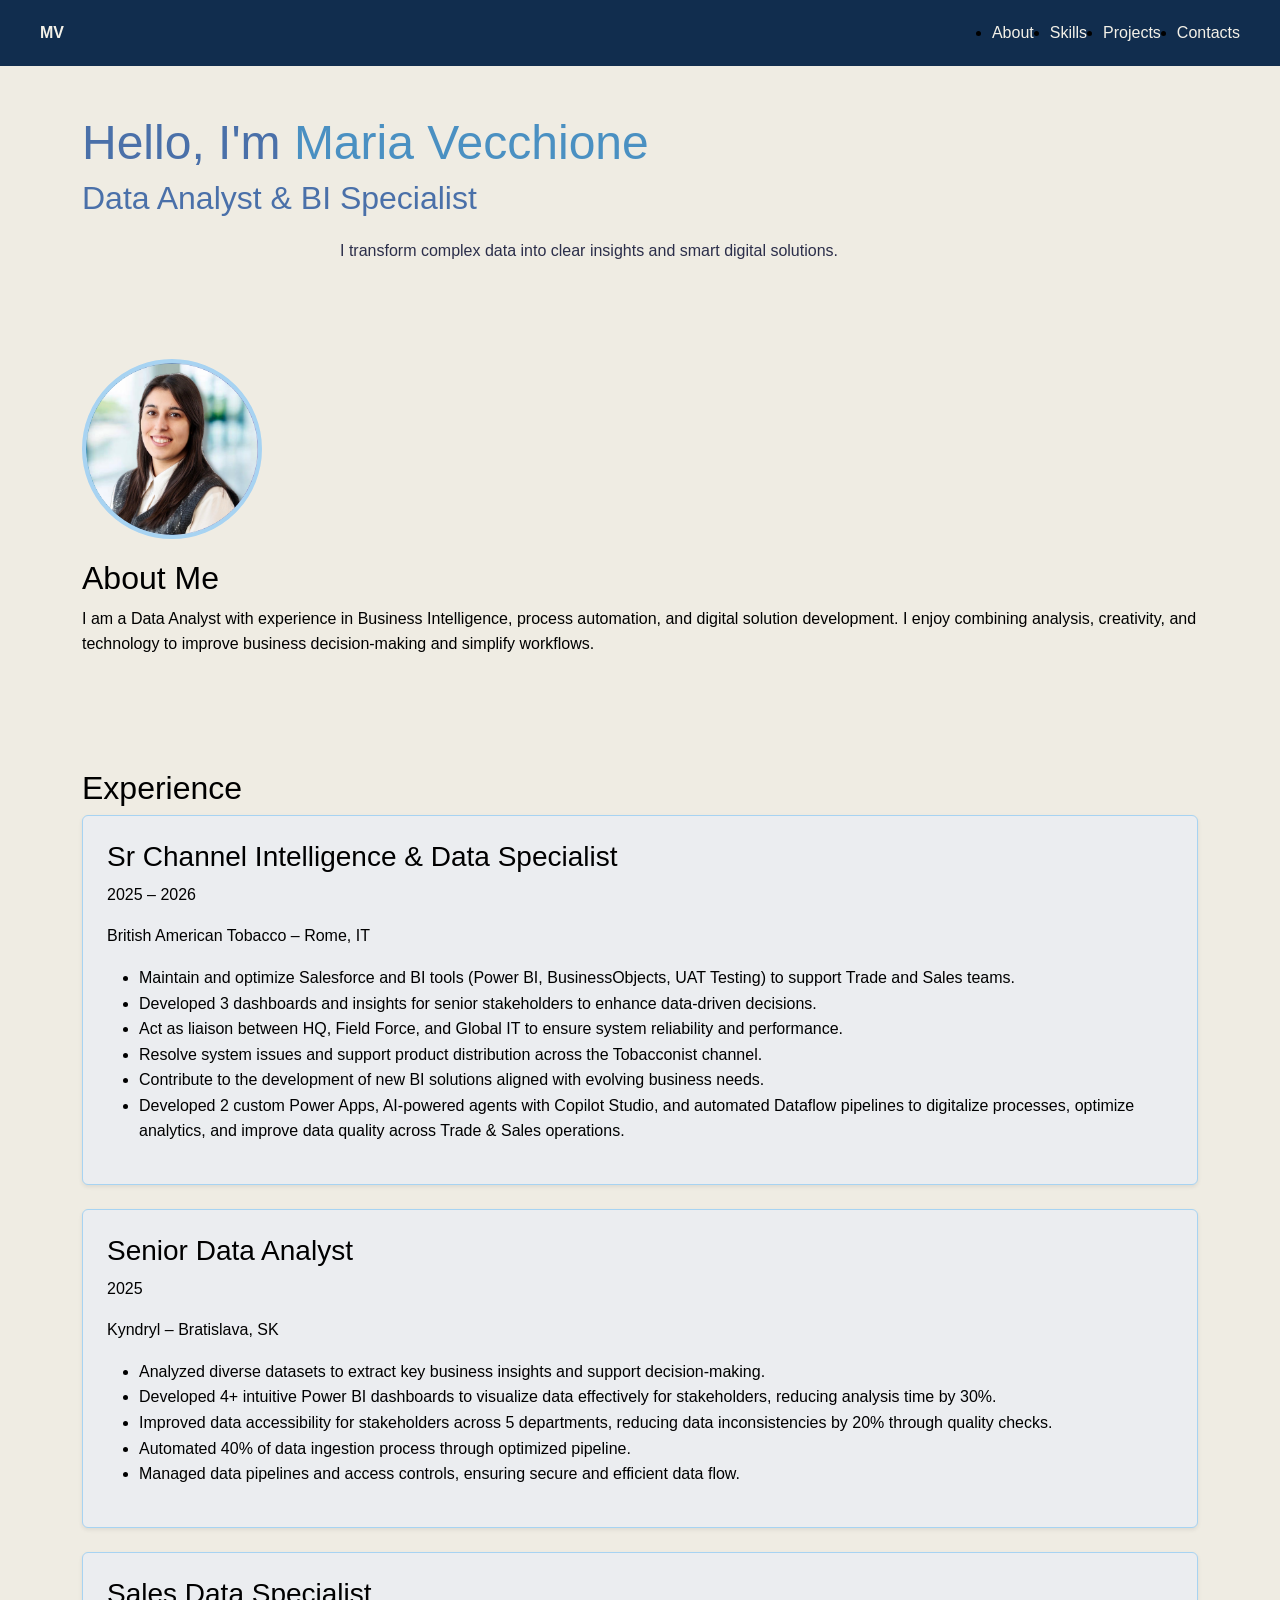
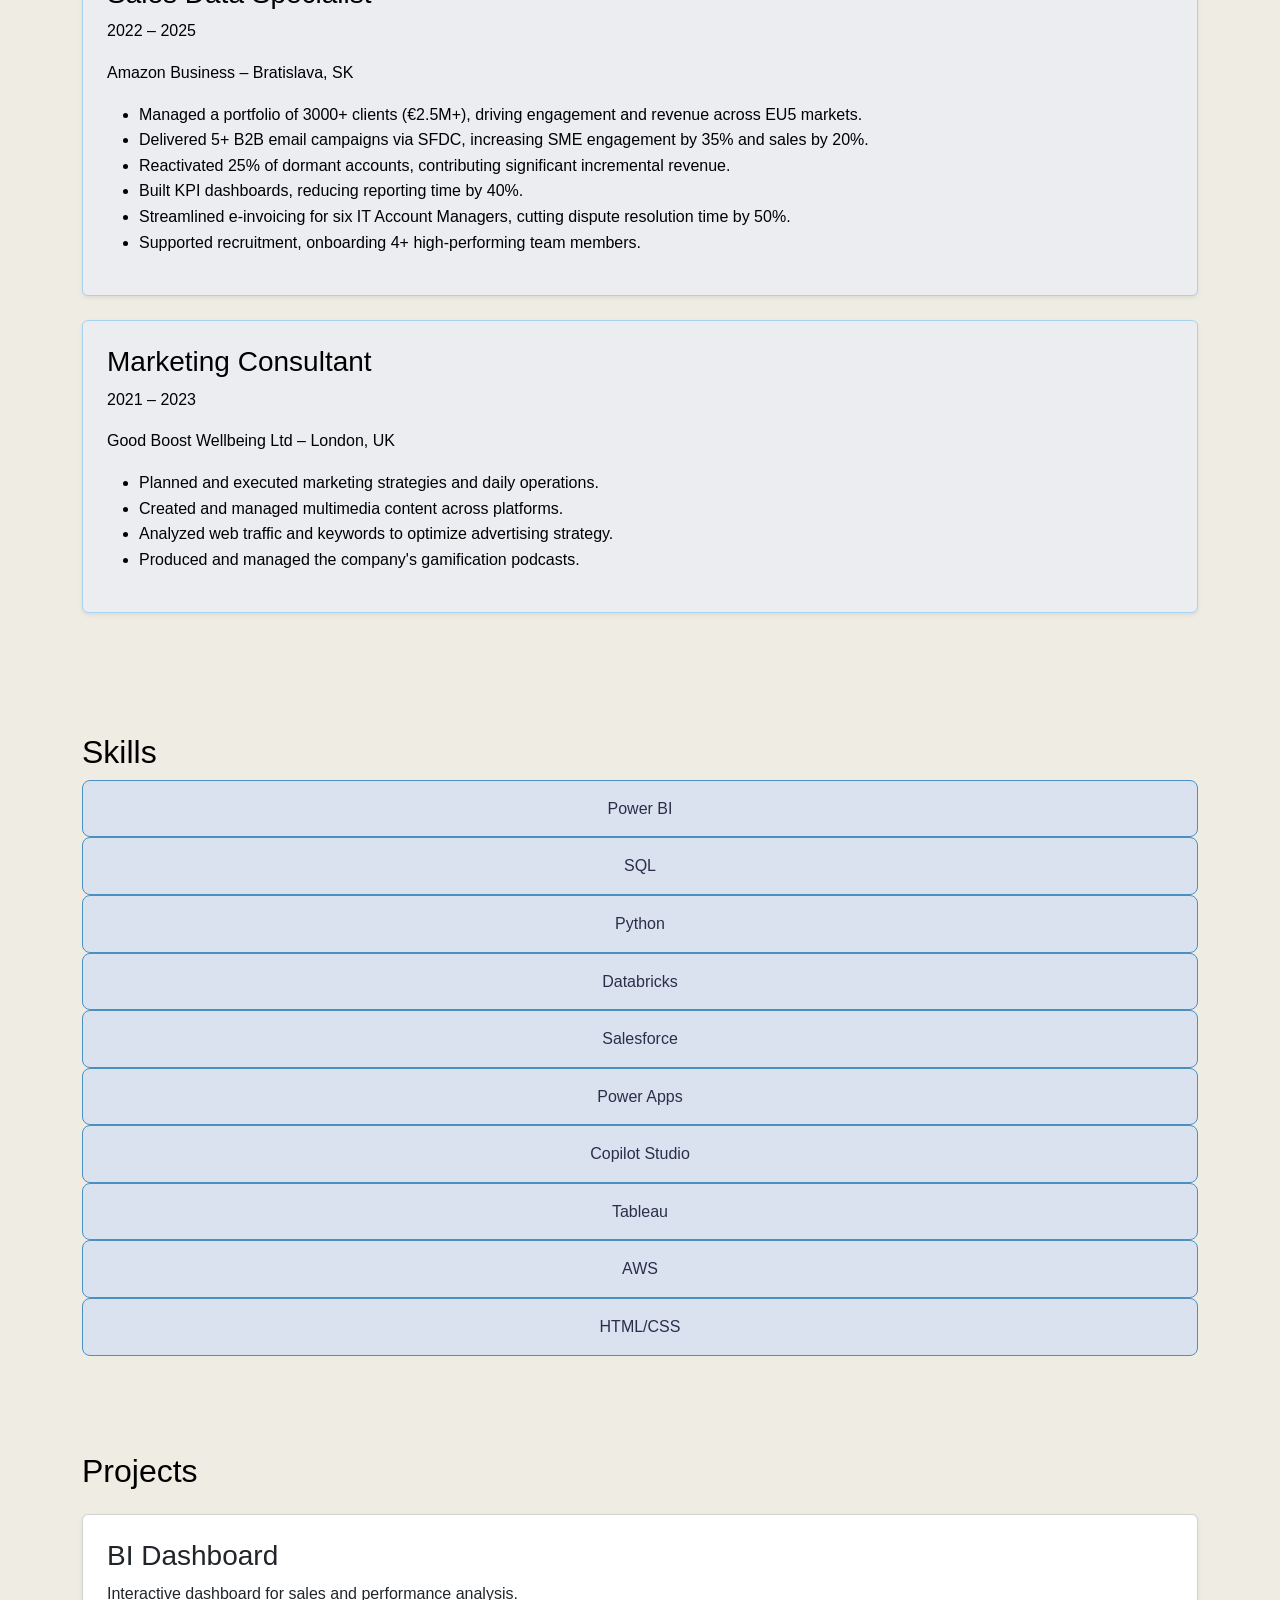
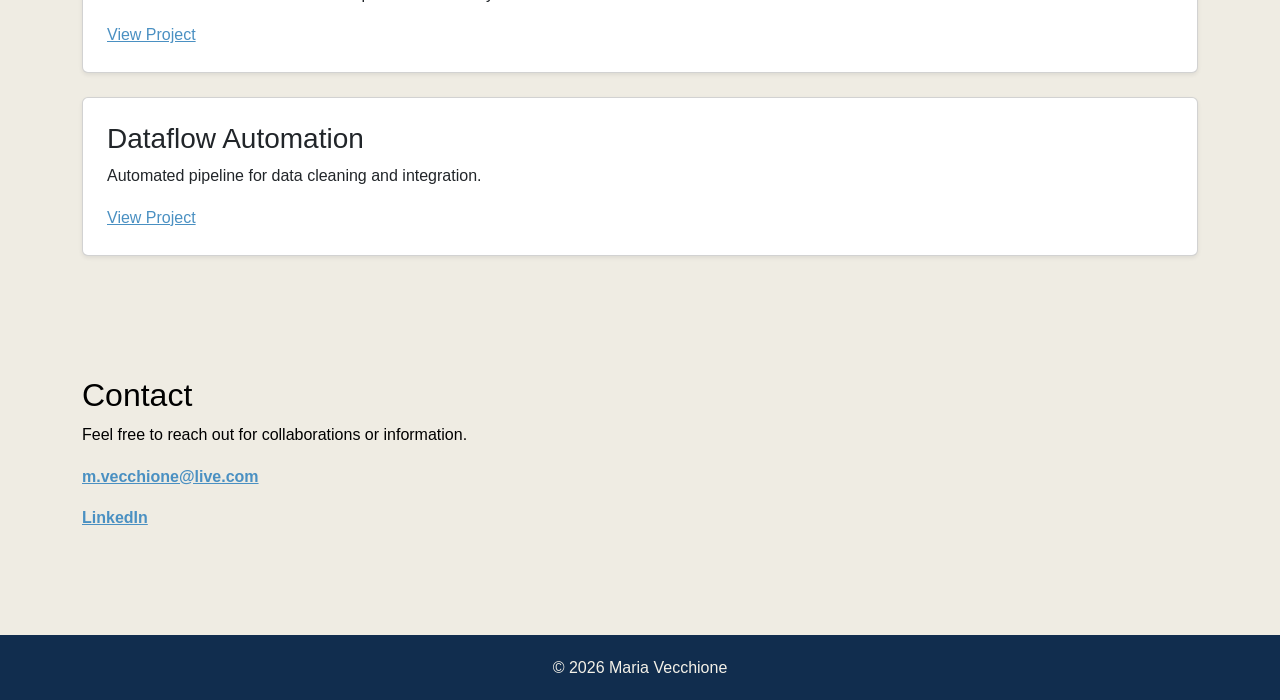
==== index.html @ dfdb74b4 "Update index.html" ====
<!DOCTYPE html>
<html lang="en">
<head>
  <meta charset="UTF-8">
  <meta name="viewport" content="width=device-width, initial-scale=1.0">
  <title>Maria Vecchione – Portfolio</title>

  <!-- BOOTSTRAP CSS-->
  <link href="https://cdn.jsdelivr.net/npm/bootstrap@5.3.3/dist/css/bootstrap.min.css" rel="stylesheet">

  <!-- CUSTOM CSS -->
  <link rel="stylesheet" href="style.css">
</head>

<body>

  <!-- NAVBAR -->
  <nav class="navbar d-flex align-items-center justify-content-between">
    <div class="logo">MV</div>
    <ul class="d-flex flex-wrap gap-3 m-0 p-0">
      <li><a href="#about">About</a></li>
      <li><a href="#skills">Skills</a></li>
      <li><a href="#projects">Projects</a></li>
      <li><a href="#contact">Contacts</a></li>
    </ul>
  </nav>

  <!-- HERO -->
  <section id="hero" class="container py-5">
    <h1>Hello, I'm <span>Maria Vecchione</span></h1>
    <h2>Data Analyst & BI Specialist</h2>
    <p>I transform complex data into clear insights and smart digital solutions.</p>
  </section>

  <!-- ABOUT -->
  <section id="about" class="container py-5">
    <img src="./asset/profile-pic.png" alt="Profile photo of Maria" class="profile-pic">

    <h2>About Me</h2>
    <p>
      I am a Data Analyst with experience in Business Intelligence, process automation,
      and digital solution development. I enjoy combining analysis, creativity, and technology
      to improve business decision-making and simplify workflows.
    </p>
  </section>

  <!-- EXPERIENCE -->
  <section id="experience" class="container py-5">
    <h2>Experience</h2>

    <div class="exp-item shadow-sm p-4 mb-4 rounded">
      <h3>Sr Channel Intelligence & Data Specialist</h3>
      <p class="exp-date">2025 – 2026</p>
      <p class="exp-company">British American Tobacco – Rome, IT</p>
      <ul>
        <li>Maintain and optimize Salesforce and BI tools (Power BI, BusinessObjects, UAT Testing) to support Trade and Sales teams.</li>
        <li>Developed 3 dashboards and insights for senior stakeholders to enhance data-driven decisions.</li>
        <li>Act as liaison between HQ, Field Force, and Global IT to ensure system reliability and performance.</li>
        <li>Resolve system issues and support product distribution across the Tobacconist channel.</li>
        <li>Contribute to the development of new BI solutions aligned with evolving business needs.</li>
        <li>Developed 2 custom Power Apps, AI-powered agents with Copilot Studio, and automated Dataflow pipelines to digitalize processes, optimize analytics, and improve data quality across Trade & Sales operations.</li>
      </ul>
    </div>

    <div class="exp-item shadow-sm p-4 mb-4 rounded">
      <h3>Senior Data Analyst</h3>
      <p class="exp-date">2025</p>
      <p class="exp-company">Kyndryl – Bratislava, SK</p>
      <ul>
        <li>Analyzed diverse datasets to extract key business insights and support decision-making.</li>
        <li>Developed 4+ intuitive Power BI dashboards to visualize data effectively for stakeholders, reducing analysis time by 30%.</li>
        <li>Improved data accessibility for stakeholders across 5 departments, reducing data inconsistencies by 20% through quality checks.</li>
        <li>Automated 40% of data ingestion process through optimized pipeline.</li>
        <li>Managed data pipelines and access controls, ensuring secure and efficient data flow.</li>
      </ul>
    </div>

    <div class="exp-item shadow-sm p-4 mb-4 rounded">
      <h3>Sales Data Specialist</h3>
      <p class="exp-date">2022 – 2025</p>
      <p class="exp-company">Amazon Business – Bratislava, SK</p>
      <ul>
        <li>Managed a portfolio of 3000+ clients (€2.5M+), driving engagement and revenue across EU5 markets.</li>
        <li>Delivered 5+ B2B email campaigns via SFDC, increasing SME engagement by 35% and sales by 20%.</li>
        <li>Reactivated 25% of dormant accounts, contributing significant incremental revenue.</li>
        <li>Built KPI dashboards, reducing reporting time by 40%.</li>
        <li>Streamlined e-invoicing for six IT Account Managers, cutting dispute resolution time by 50%.</li>
        <li>Supported recruitment, onboarding 4+ high-performing team members.</li>
      </ul>
    </div>

    <div class="exp-item shadow-sm p-4 mb-4 rounded">
      <h3>Marketing Consultant</h3>
      <p class="exp-date">2021 – 2023</p>
      <p class="exp-company">Good Boost Wellbeing Ltd – London, UK</p>
      <ul>
        <li>Planned and executed marketing strategies and daily operations.</li>
        <li>Created and managed multimedia content across platforms.</li>
        <li>Analyzed web traffic and keywords to optimize advertising strategy.</li>
        <li>Produced and managed the company's gamification podcasts.</li>
      </ul>
    </div>
  </section>

  <!-- SKILLS -->
  <section id="skills" class="container py-5">
    <h2>Skills</h2>

    <div class="skills-grid">
      <div class="skill-box">Power BI</div>
      <div class="skill-box">SQL</div>
      <div class="skill-box">Python</div>
      <div class="skill-box">Databricks</div>
      <div class="skill-box">Salesforce</div>
      <div class="skill-box">Power Apps</div>
      <div class="skill-box">Copilot Studio</div>
      <div class="skill-box">Tableau</div>
      <div class="skill-box">AWS</div>
      <div class="skill-box">HTML/CSS</div>
    </div>
  </section>

  <!-- PROJECTS -->
  <section id="projects" class="container py-5">
    <h2>Projects</h2>

    <div class="project-card card shadow-sm p-4 my-4">
      <h3>BI Dashboard</h3>
      <p>Interactive dashboard for sales and performance analysis.</p>
      <a href="#" target="_blank">View Project</a>
    </div>

    <div class="project-card card shadow-sm p-4 my-4">
      <h3>Dataflow Automation</h3>
      <p>Automated pipeline for data cleaning and integration.</p>
      <a href="#" target="_blank">View Project</a>
    </div>
  </section>

  <!-- CONTACT -->
  <section id="contact" class="container py-5">
    <h2>Contact</h2>

    <p>Feel free to reach out for collaborations or information.</p>

    <p><a href="mailto:m.vecchione@live.com">m.vecchione@live.com</a></p>

    <p class="linkedin">
      <a href="https://www.linkedin.com/in/maria-vecchione-b9a847181/" target="_blank" rel="noopener">
        LinkedIn
      </a>
    </p>
  </section>

  <!-- FOOTER -->
  <footer>
    © 2026 Maria Vecchione
  </footer>

</body>
</html>
---- style.css ----
/* PALETTE
Cream: #EFECE3
Light Blue: #A7D3F2
Medium Blue: #4A90C2
Blue: #112D4E
*/
/* PALETTE */
body {
  margin: 0;
  font-family: 'Inter', sans-serif;
  background: #EFECE3;
  color: #000;
  line-height: 1.6;
}

/* NAVBAR */
.navbar {
  background: #112D4E;
  padding: 20px 40px;
  position: sticky;
  top: 0;
  z-index: 50;
}

.navbar a {
  color: #F4F1E8;
  text-decoration: none;
  font-weight: 500;
  white-space: nowrap;
}

.navbar a:hover {
  color: #A7D3F2;
}

.logo {
  font-weight: 700;
  color: #F4F1E8;
}

/* HERO */
#hero h1 {
  font-size: 3rem;
  color: #4A70A9;
}

#hero h1 span {
  color: #4A90C2;
}

#hero h2 {
  font-weight: 300;
  color: #4A70A9;
}

#hero p {
  max-width: 600px;
  margin: 20px auto 0;
  color: #2B2E4A;
}

/* ABOUT */
.profile-pic {
  width: 180px;
  height: 180px;
  border-radius: 50%;
  object-fit: cover;
  border: 4px solid #A7D3F2;
  margin-bottom: 20px;
}

/* EXPERIENCE */
.exp-item {
  background: #ebedf0;
  border: 1px solid #A7D3F2;
  border-radius: 10px;
}

/* SKILLS */
.skill-box {
  padding: 15px;
  border: 1px solid #4A90C2;
  border-radius: 8px;
  background: #DBE2EF;
  text-align: center;
  color: #2B2E4A;
}

/* PROJECTS */
.project-card a {
  color: #4A90C2;
}

.project-card a:hover {
  color: #2B2E4A;
}

/* CONTACT */
#contact a {
  color: #4A90C2;
  font-weight: 600;
}

#contact a:hover {
  color: #2B2E4A;
}

/* FOOTER */
footer {
  background: #112D4E;
  color: #F4F1E8;
  text-align: center;
  padding: 20px;
  margin-top: 40px;
}

/* RESPONSIVE NAVBAR FIX */
@media (max-width: 768px) {
  .navbar {
    padding: 15px 20px;
    flex-wrap: wrap;
    row-gap: 10px;
    justify-content: center;
  }

  .navbar ul {
    gap: 12px;
  }

  .navbar a {
    font-size: 0.9rem;
  }

  .logo {
    font-size: 1.1rem;
  }
}
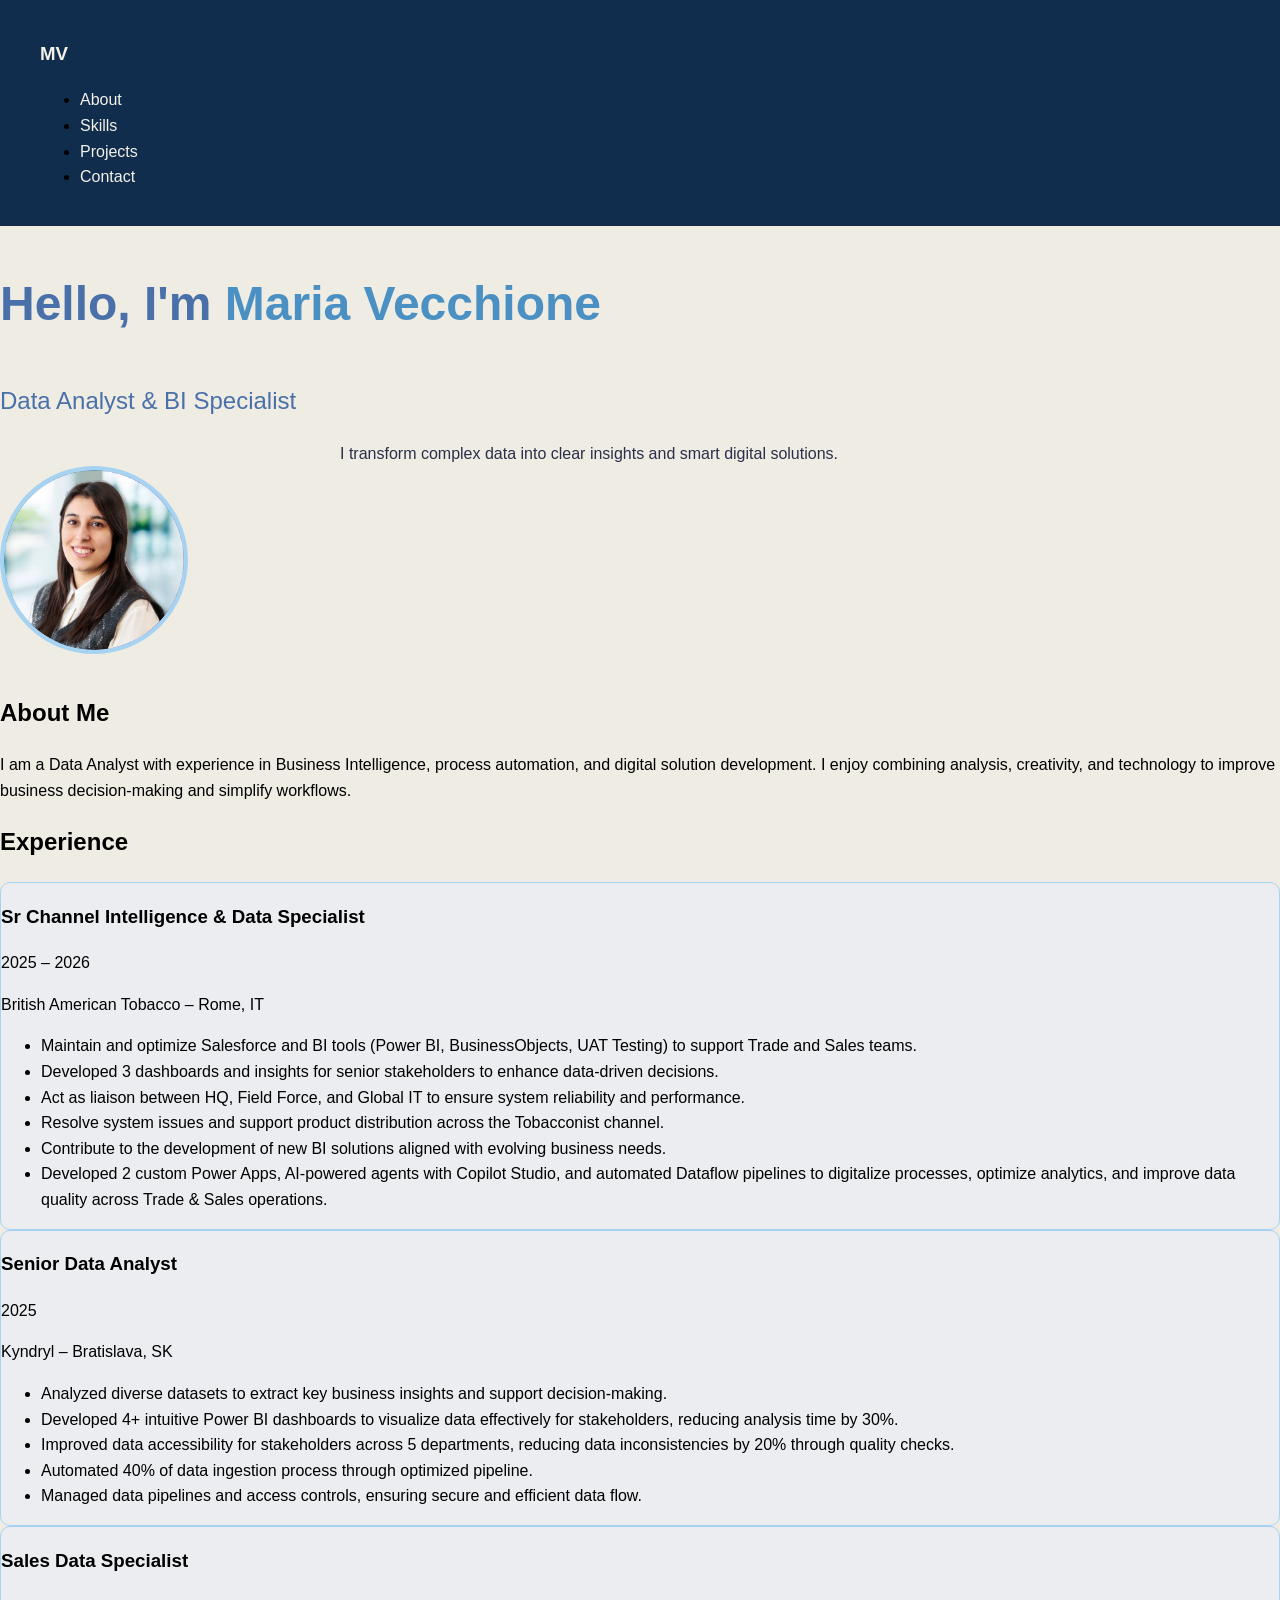
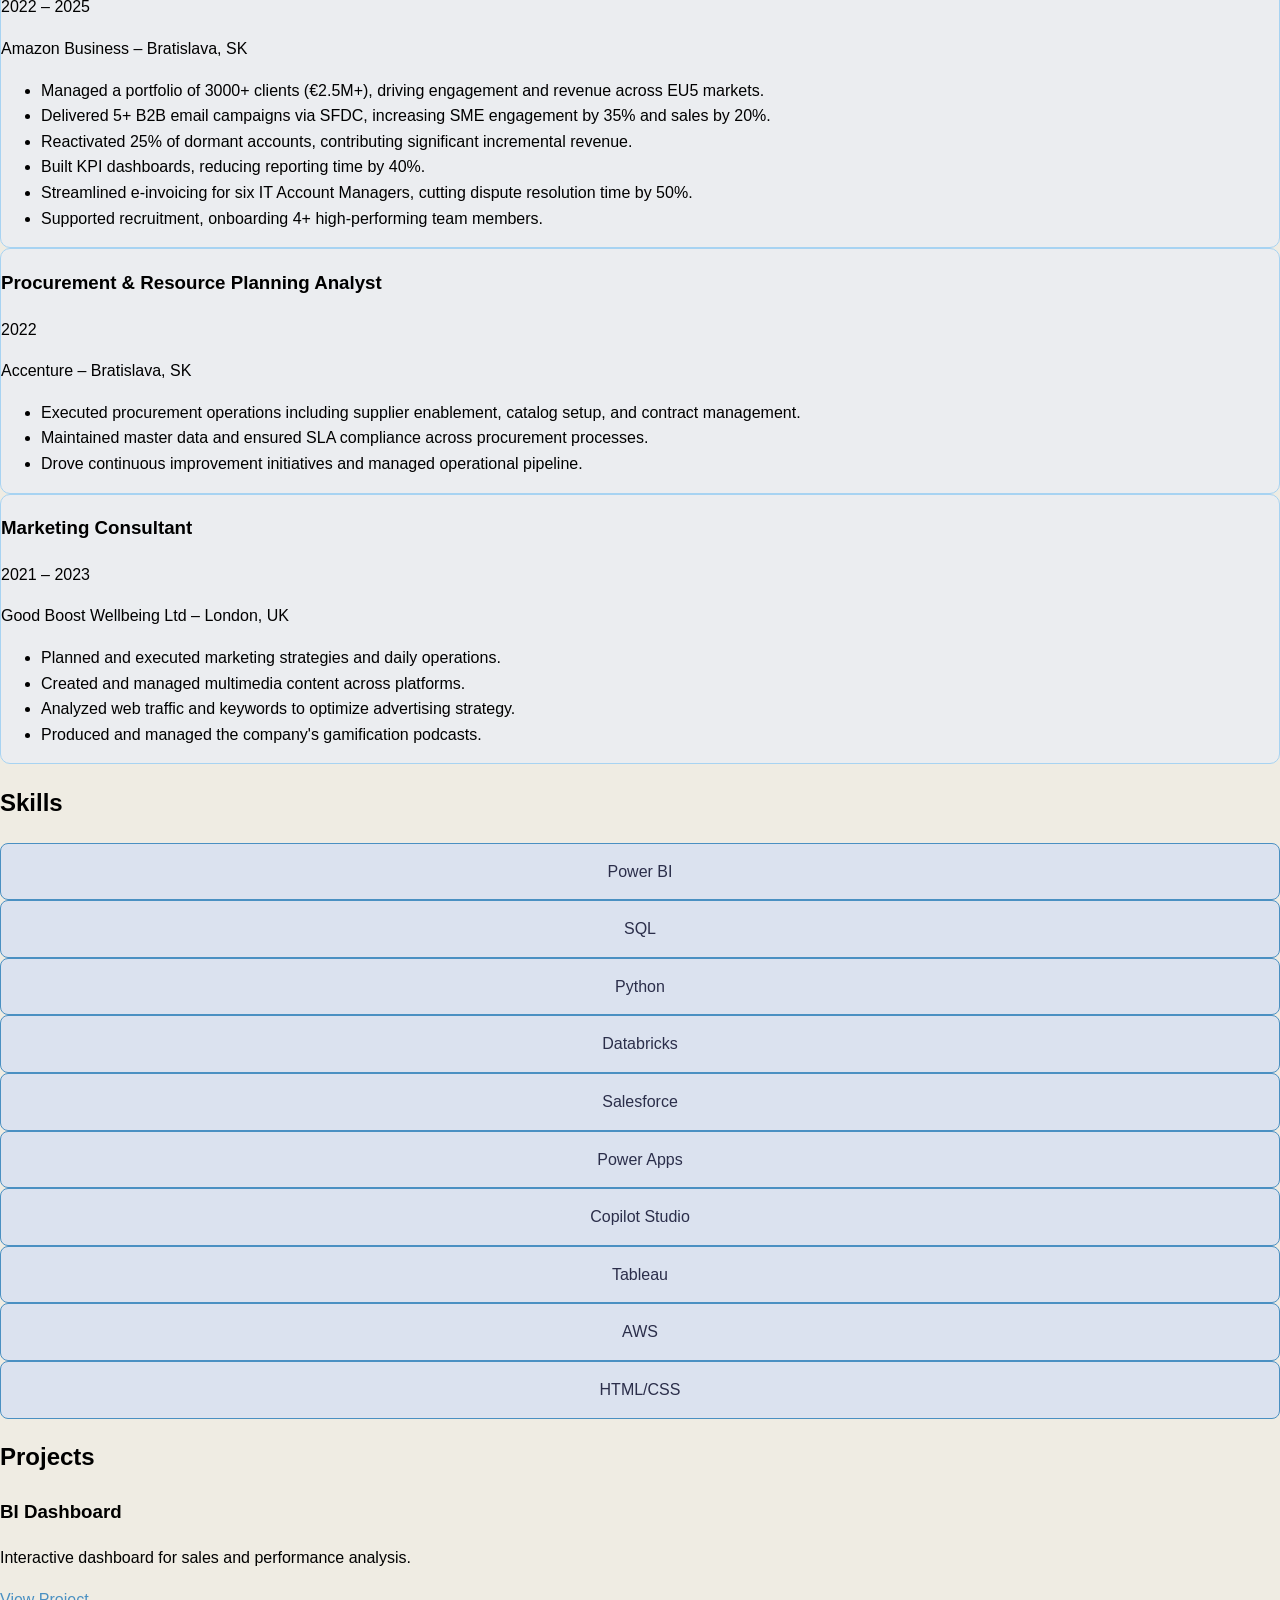
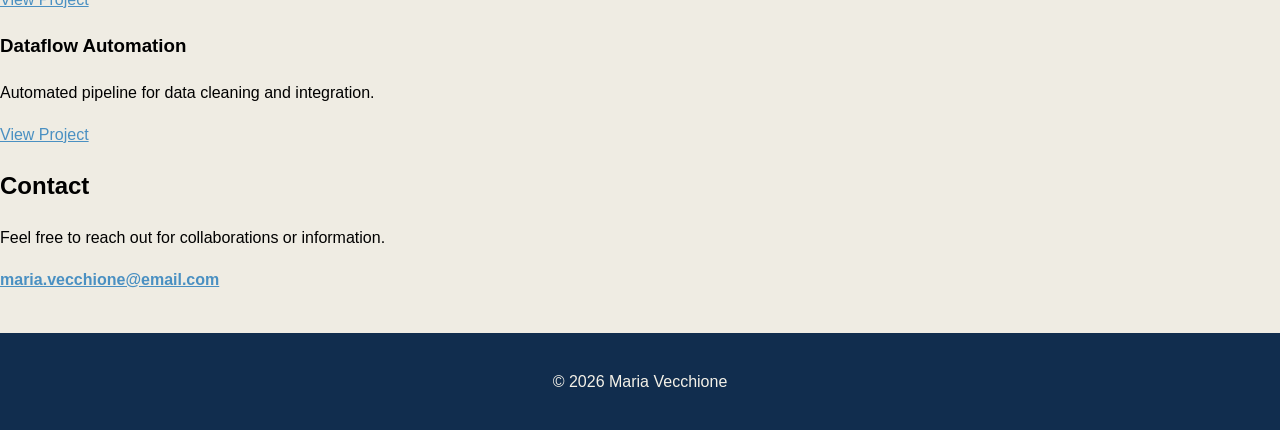
==== commit 72c9bce5: "Update index.html" ====
--- a/index.html
+++ b/index.html
@@ -1,39 +1,33 @@
-<!DOCTYPE html>
 <html lang="en">
 <head>
   <meta charset="UTF-8">
   <meta name="viewport" content="width=device-width, initial-scale=1.0">
   <title>Maria Vecchione – Portfolio</title>
-
-  <!-- BOOTSTRAP CSS-->
-  <link href="https://cdn.jsdelivr.net/npm/bootstrap@5.3.3/dist/css/bootstrap.min.css" rel="stylesheet">
-
-  <!-- CUSTOM CSS -->
   <link rel="stylesheet" href="style.css">
+  <link href="https://fonts.googleapis.com/css2?family=Inter:wght@300;400;600&display=swap" rel="stylesheet">
 </head>
-
 <body>
 
   <!-- NAVBAR -->
-  <nav class="navbar d-flex align-items-center justify-content-between">
-    <div class="logo">MV</div>
-    <ul class="d-flex flex-wrap gap-3 m-0 p-0">
+  <nav class="navbar">
+    <h3 class="logo">MV</h3>
+    <ul>
       <li><a href="#about">About</a></li>
       <li><a href="#skills">Skills</a></li>
       <li><a href="#projects">Projects</a></li>
-      <li><a href="#contact">Contacts</a></li>
+      <li><a href="#contact">Contact</a></li>
     </ul>
   </nav>
 
   <!-- HERO -->
-  <section id="hero" class="container py-5">
+  <section id="hero">
     <h1>Hello, I'm <span>Maria Vecchione</span></h1>
     <h2>Data Analyst & BI Specialist</h2>
     <p>I transform complex data into clear insights and smart digital solutions.</p>
   </section>
 
   <!-- ABOUT -->
-  <section id="about" class="container py-5">
+  <section id="about">
     <img src="./asset/profile-pic.png" alt="Profile photo of Maria" class="profile-pic">
 
     <h2>About Me</h2>
@@ -45,92 +39,105 @@
   </section>
 
   <!-- EXPERIENCE -->
-  <section id="experience" class="container py-5">
-    <h2>Experience</h2>
+<section id="experience">
+  <h2>Experience</h2>
 
-    <div class="exp-item shadow-sm p-4 mb-4 rounded">
-      <h3>Sr Channel Intelligence & Data Specialist</h3>
-      <p class="exp-date">2025 – 2026</p>
-      <p class="exp-company">British American Tobacco – Rome, IT</p>
-      <ul>
-        <li>Maintain and optimize Salesforce and BI tools (Power BI, BusinessObjects, UAT Testing) to support Trade and Sales teams.</li>
-        <li>Developed 3 dashboards and insights for senior stakeholders to enhance data-driven decisions.</li>
-        <li>Act as liaison between HQ, Field Force, and Global IT to ensure system reliability and performance.</li>
-        <li>Resolve system issues and support product distribution across the Tobacconist channel.</li>
-        <li>Contribute to the development of new BI solutions aligned with evolving business needs.</li>
-        <li>Developed 2 custom Power Apps, AI-powered agents with Copilot Studio, and automated Dataflow pipelines to digitalize processes, optimize analytics, and improve data quality across Trade & Sales operations.</li>
-      </ul>
-    </div>
+  <div class="exp-item">
+    <h3>Sr Channel Intelligence & Data Specialist</h3>
+    <p class="exp-date">2025 – 2026</p>
+    <p class="exp-company">British American Tobacco – Rome, IT</p>
+    <ul>
+      <li>Maintain and optimize Salesforce and BI tools (Power BI, BusinessObjects, UAT Testing) to support Trade and Sales teams.</li>
+      <li>Developed 3 dashboards and insights for senior stakeholders to enhance data-driven decisions.</li>
+      <li>Act as liaison between HQ, Field Force, and Global IT to ensure system reliability and performance.</li>
+      <li>Resolve system issues and support product distribution across the Tobacconist channel.</li>
+      <li>Contribute to the development of new BI solutions aligned with evolving business needs.</li>
+      <li>Developed 2 custom Power Apps, AI-powered agents with Copilot Studio, and automated Dataflow pipelines to digitalize processes, optimize analytics, and improve data quality across Trade & Sales operations.</li>
+    </ul>
+  </div>
 
-    <div class="exp-item shadow-sm p-4 mb-4 rounded">
-      <h3>Senior Data Analyst</h3>
-      <p class="exp-date">2025</p>
-      <p class="exp-company">Kyndryl – Bratislava, SK</p>
-      <ul>
-        <li>Analyzed diverse datasets to extract key business insights and support decision-making.</li>
-        <li>Developed 4+ intuitive Power BI dashboards to visualize data effectively for stakeholders, reducing analysis time by 30%.</li>
-        <li>Improved data accessibility for stakeholders across 5 departments, reducing data inconsistencies by 20% through quality checks.</li>
-        <li>Automated 40% of data ingestion process through optimized pipeline.</li>
-        <li>Managed data pipelines and access controls, ensuring secure and efficient data flow.</li>
-      </ul>
-    </div>
+  <div class="exp-item">
+    <h3>Senior Data Analyst</h3>
+    <p class="exp-date">2025</p>
+    <p class="exp-company">Kyndryl – Bratislava, SK</p>
+    <ul>
+      <li>Analyzed diverse datasets to extract key business insights and support decision-making.</li>
+      <li>Developed 4+ intuitive Power BI dashboards to visualize data effectively for stakeholders, reducing analysis time by 30%.</li>
+      <li>Improved data accessibility for stakeholders across 5 departments, reducing data inconsistencies by 20% through quality checks.</li>
+      <li>Automated 40% of data ingestion process through optimized pipeline.</li>
+      <li>Managed data pipelines and access controls, ensuring secure and efficient data flow.</li>
+    </ul>
+  </div>
 
-    <div class="exp-item shadow-sm p-4 mb-4 rounded">
-      <h3>Sales Data Specialist</h3>
-      <p class="exp-date">2022 – 2025</p>
-      <p class="exp-company">Amazon Business – Bratislava, SK</p>
-      <ul>
-        <li>Managed a portfolio of 3000+ clients (€2.5M+), driving engagement and revenue across EU5 markets.</li>
-        <li>Delivered 5+ B2B email campaigns via SFDC, increasing SME engagement by 35% and sales by 20%.</li>
-        <li>Reactivated 25% of dormant accounts, contributing significant incremental revenue.</li>
-        <li>Built KPI dashboards, reducing reporting time by 40%.</li>
-        <li>Streamlined e-invoicing for six IT Account Managers, cutting dispute resolution time by 50%.</li>
-        <li>Supported recruitment, onboarding 4+ high-performing team members.</li>
-      </ul>
-    </div>
+  <div class="exp-item">
+    <h3>Sales Data Specialist</h3>
+    <p class="exp-date">2022 – 2025</p>
+    <p class="exp-company">Amazon Business – Bratislava, SK</p>
+    <ul>
+      <li>Managed a portfolio of 3000+ clients (€2.5M+), driving engagement and revenue across EU5 markets.</li>
+      <li>Delivered 5+ B2B email campaigns via SFDC, increasing SME engagement by 35% and sales by 20%.</li>
+      <li>Reactivated 25% of dormant accounts, contributing significant incremental revenue.</li>
+      <li>Built KPI dashboards, reducing reporting time by 40%.</li>
+      <li>Streamlined e-invoicing for six IT Account Managers, cutting dispute resolution time by 50%.</li>
+      <li>Supported recruitment, onboarding 4+ high-performing team members.</li>
+    </ul>
+  </div>
 
-    <div class="exp-item shadow-sm p-4 mb-4 rounded">
-      <h3>Marketing Consultant</h3>
-      <p class="exp-date">2021 – 2023</p>
-      <p class="exp-company">Good Boost Wellbeing Ltd – London, UK</p>
-      <ul>
-        <li>Planned and executed marketing strategies and daily operations.</li>
-        <li>Created and managed multimedia content across platforms.</li>
-        <li>Analyzed web traffic and keywords to optimize advertising strategy.</li>
-        <li>Produced and managed the company's gamification podcasts.</li>
-      </ul>
-    </div>
-  </section>
+  <div class="exp-item">
+    <h3>Procurement & Resource Planning Analyst</h3>
+    <p class="exp-date">2022</p>
+    <p class="exp-company">Accenture – Bratislava, SK</p>
+    <ul>
+      <li>Executed procurement operations including supplier enablement, catalog setup, and contract management.</li>
+      <li>Maintained master data and ensured SLA compliance across procurement processes.</li>
+      <li>Drove continuous improvement initiatives and managed operational pipeline.</li>
+    </ul>
+  </div>
 
-  <!-- SKILLS -->
-  <section id="skills" class="container py-5">
-    <h2>Skills</h2>
+  <div class="exp-item">
+    <h3>Marketing Consultant</h3>
+    <p class="exp-date">2021 – 2023</p>
+    <p class="exp-company">Good Boost Wellbeing Ltd – London, UK</p>
+    <ul>
+      <li>Planned and executed marketing strategies and daily operations.</li>
+      <li>Created and managed multimedia content across platforms.</li>
+      <li>Analyzed web traffic and keywords to optimize advertising strategy.</li>
+      <li>Produced and managed the company's gamification podcasts.</li>
+    </ul>
+  </div>
 
-    <div class="skills-grid">
-      <div class="skill-box">Power BI</div>
-      <div class="skill-box">SQL</div>
-      <div class="skill-box">Python</div>
-      <div class="skill-box">Databricks</div>
-      <div class="skill-box">Salesforce</div>
-      <div class="skill-box">Power Apps</div>
-      <div class="skill-box">Copilot Studio</div>
-      <div class="skill-box">Tableau</div>
-      <div class="skill-box">AWS</div>
-      <div class="skill-box">HTML/CSS</div>
-    </div>
-  </section>
+</section>
+
+<!-- SKILLS -->
+<section id="skills">
+  <h2>Skills</h2>
+
+  <div class="skills-grid">
+    <div class="skill-box">Power BI</div>
+    <div class="skill-box">SQL</div>
+    <div class="skill-box">Python</div>
+    <div class="skill-box">Databricks</div>
+    <div class="skill-box">Salesforce</div>
+    <div class="skill-box">Power Apps</div>
+    <div class="skill-box">Copilot Studio</div>
+    <div class="skill-box">Tableau</div>
+    <div class="skill-box">AWS</div>
+    <div class="skill-box">HTML/CSS</div>
+  </div>
+</section>
+
 
   <!-- PROJECTS -->
-  <section id="projects" class="container py-5">
+  <section id="projects">
     <h2>Projects</h2>
 
-    <div class="project-card card shadow-sm p-4 my-4">
+    <div class="project-card">
       <h3>BI Dashboard</h3>
       <p>Interactive dashboard for sales and performance analysis.</p>
       <a href="#" target="_blank">View Project</a>
     </div>
 
-    <div class="project-card card shadow-sm p-4 my-4">
+    <div class="project-card">
       <h3>Dataflow Automation</h3>
       <p>Automated pipeline for data cleaning and integration.</p>
       <a href="#" target="_blank">View Project</a>
@@ -138,23 +145,16 @@
   </section>
 
   <!-- CONTACT -->
-  <section id="contact" class="container py-5">
+  <section id="contact">
     <h2>Contact</h2>
-
     <p>Feel free to reach out for collaborations or information.</p>
-
-    <p><a href="mailto:m.vecchione@live.com">m.vecchione@live.com</a></p>
-
-    <p class="linkedin">
-      <a href="https://www.linkedin.com/in/maria-vecchione-b9a847181/" target="_blank" rel="noopener">
-        LinkedIn
-      </a>
-    </p>
+    <p><a href="mailto:maria.vecchione@email.com">
+      maria.vecchione@email.com
+    </a></p>
   </section>
 
-  <!-- FOOTER -->
   <footer>
-    © 2026 Maria Vecchione
+    <p>© 2026 Maria Vecchione</p>
   </footer>
 
 </body>
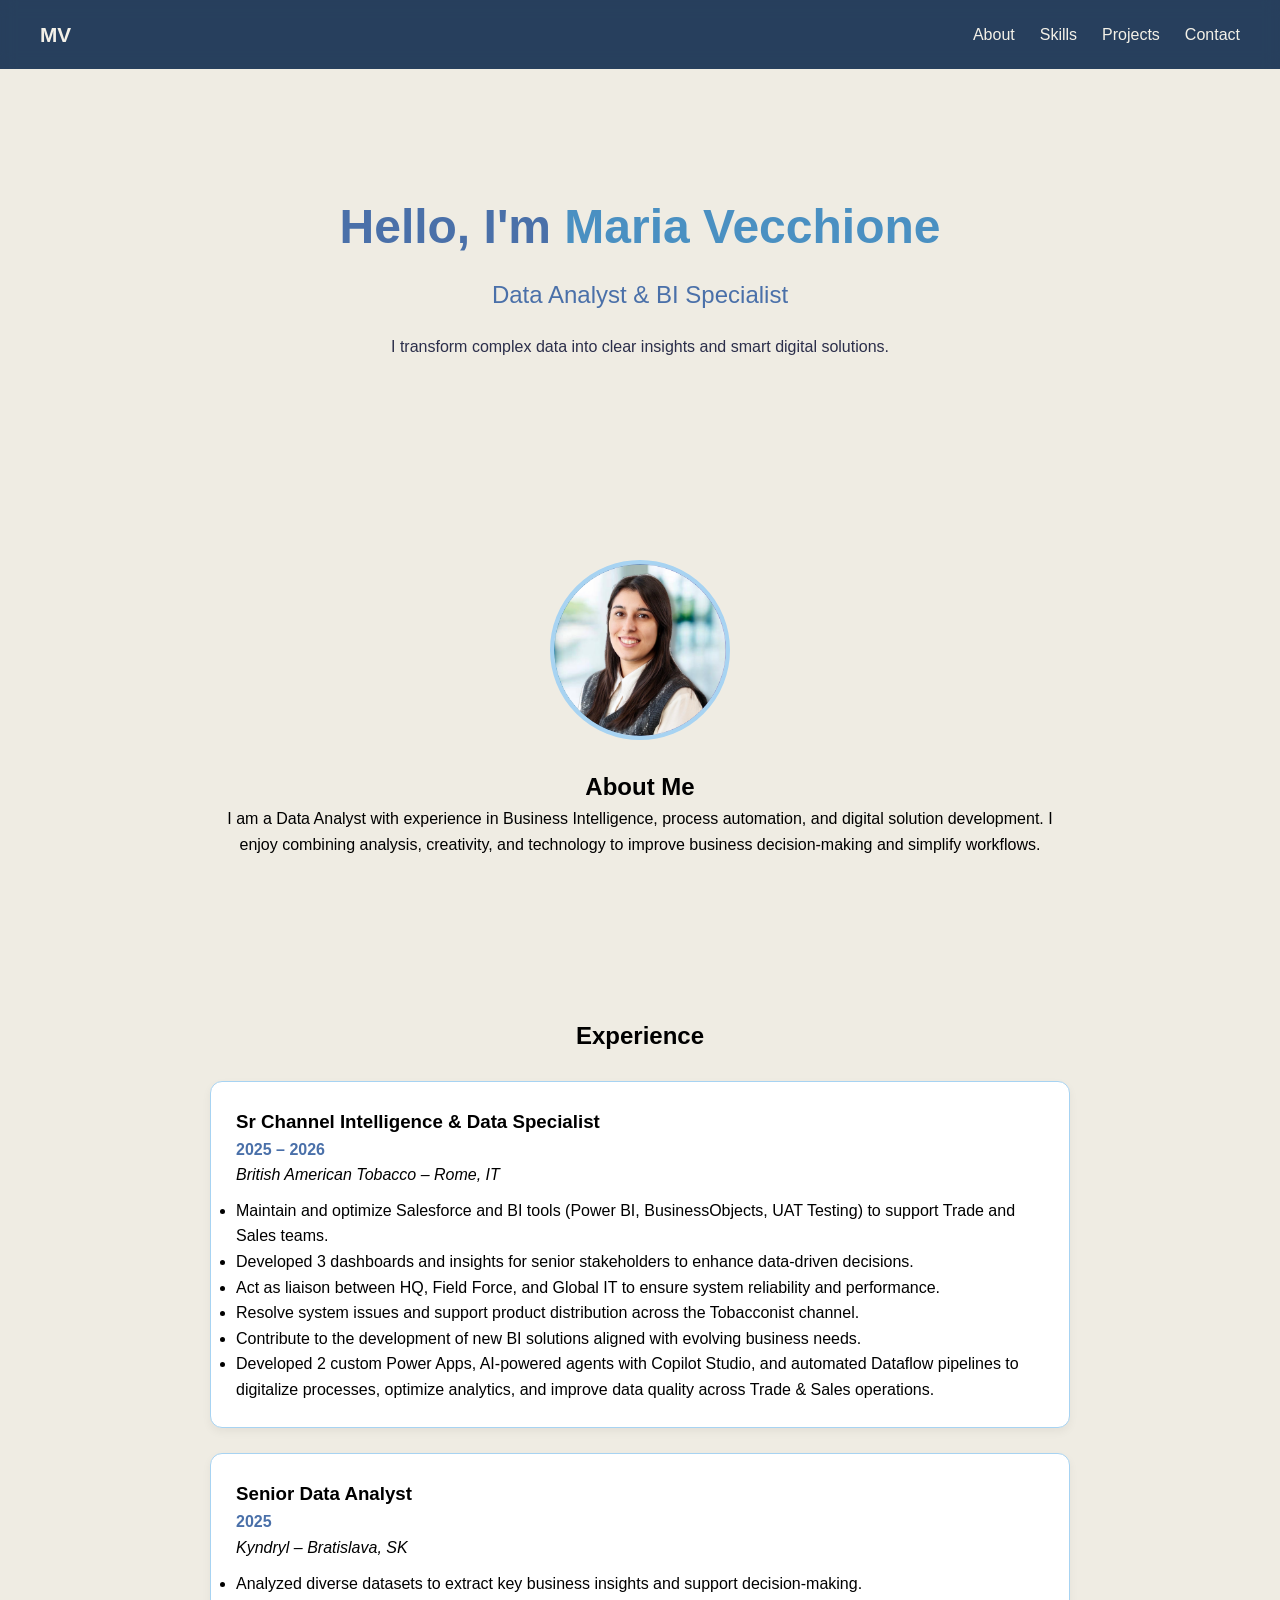
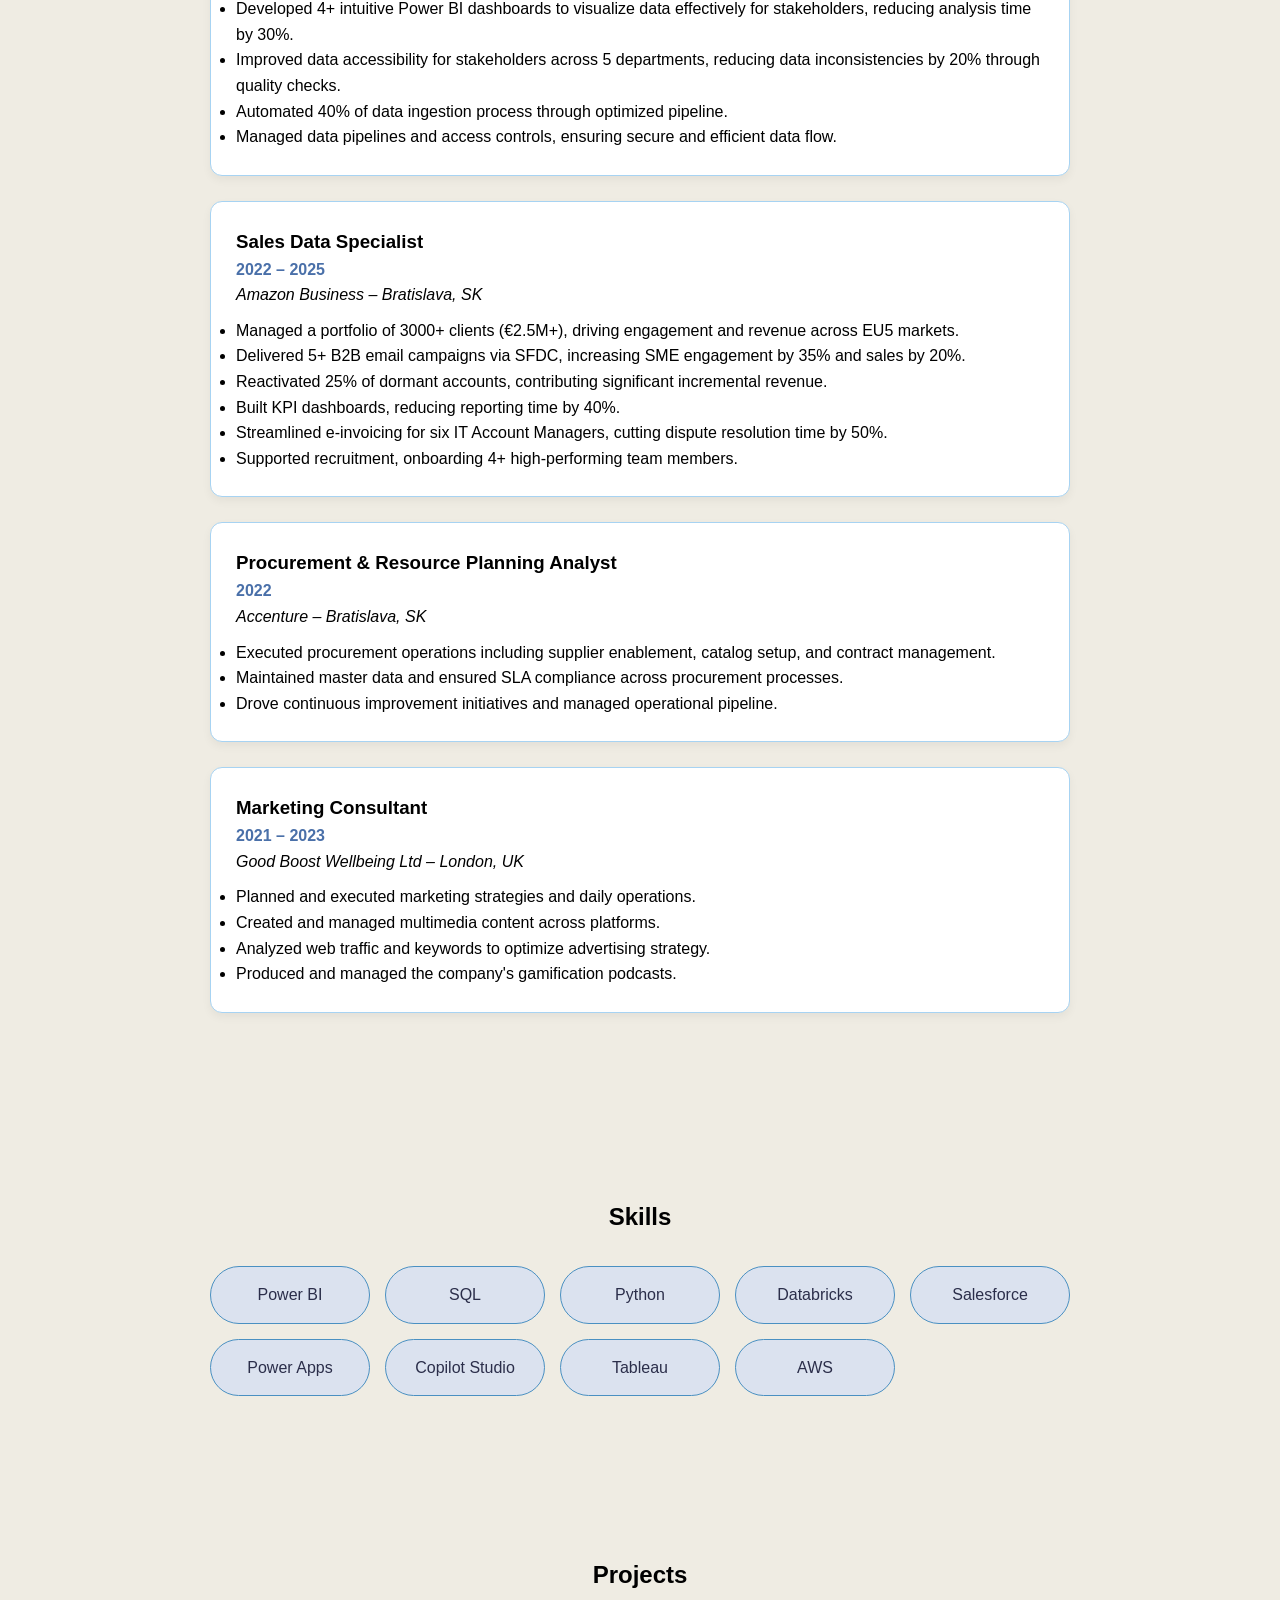
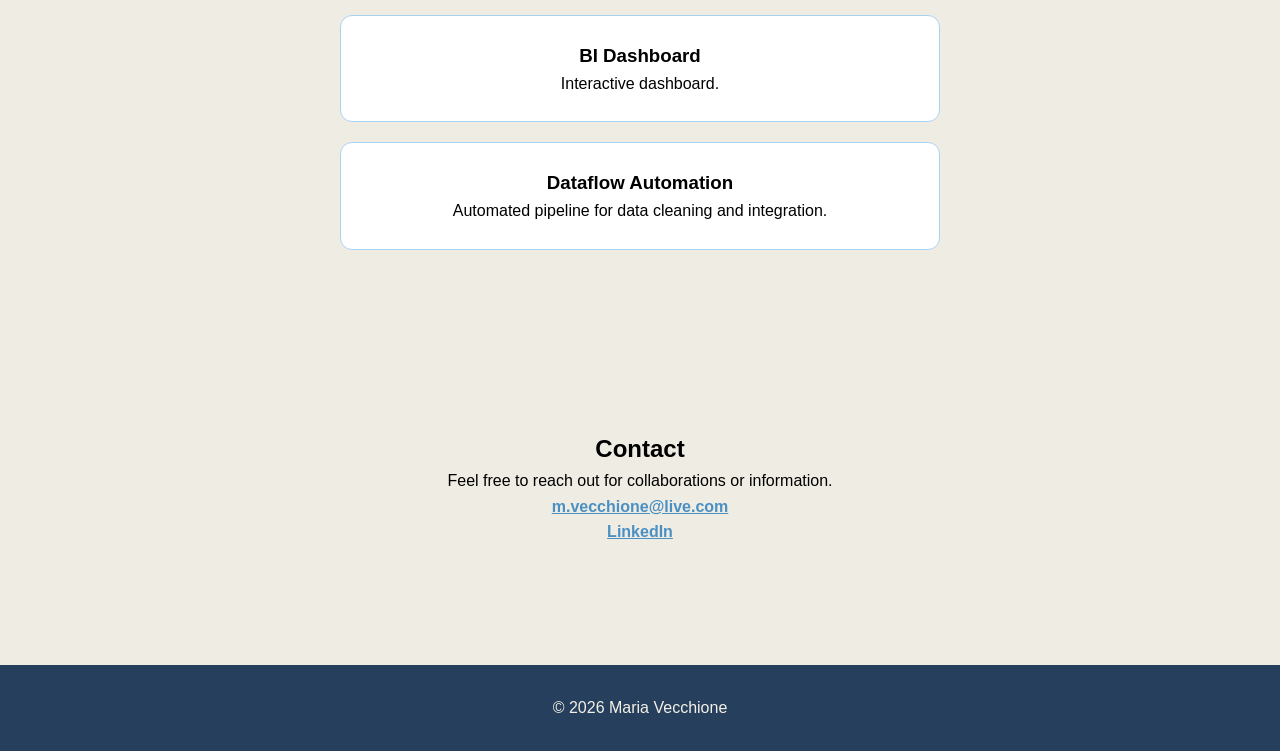
==== commit 86a4f586: "Modify project details and contact information Updated project descriptions and links, changed email" ====
--- a/index.html
+++ b/index.html
@@ -1,3 +1,4 @@
+<!DOCTYPE html>
 <html lang="en">
 <head>
   <meta charset="UTF-8">
@@ -122,7 +123,6 @@
     <div class="skill-box">Copilot Studio</div>
     <div class="skill-box">Tableau</div>
     <div class="skill-box">AWS</div>
-    <div class="skill-box">HTML/CSS</div>
   </div>
 </section>
 
@@ -133,14 +133,14 @@
 
     <div class="project-card">
       <h3>BI Dashboard</h3>
-      <p>Interactive dashboard for sales and performance analysis.</p>
-      <a href="#" target="_blank">View Project</a>
+      <p>Interactive dashboard.</p>
+      <a href="#" target="_blank"></a>
     </div>
 
     <div class="project-card">
       <h3>Dataflow Automation</h3>
       <p>Automated pipeline for data cleaning and integration.</p>
-      <a href="#" target="_blank">View Project</a>
+      <a href="#" target="_blank"></a>
     </div>
   </section>
 
@@ -148,9 +148,13 @@
   <section id="contact">
     <h2>Contact</h2>
     <p>Feel free to reach out for collaborations or information.</p>
-    <p><a href="mailto:maria.vecchione@email.com">
-      maria.vecchione@email.com
+    <p><a href="mailto:m.vecchione@live.com">
+      m.vecchione@live.com
     </a></p>
+     <p class="linkedin">
+        <a href="https://www.linkedin.com/in/maria-vechionee-b9a847181/" target="_blank">
+            LinkedIn
+        </a></p>
   </section>
 
   <footer>
--- a/style.css
+++ b/style.css
@@ -1,44 +1,99 @@
-/* PALETTE
-Cream: #EFECE3
-Light Blue: #A7D3F2
-Medium Blue: #4A90C2
-Blue: #112D4E
+/* 
+   PALETTE
+   Cream: #EFECE3
+   Light Blue: #A7D3F2
+   Medium Blue: #4A90C2
+   Blue: #112D4E
 */
-/* PALETTE */
+
+/* GLOBAL */
+* {
+  margin: 0;
+  padding: 0;
+  box-sizing: border-box;
+}
+
 body {
-  margin: 0;
   font-family: 'Inter', sans-serif;
   background: #EFECE3;
   color: #000;
   line-height: 1.6;
 }
 
+section {
+  padding: 80px 20px;
+  max-width: 900px;
+  margin: 0 auto;
+  text-align: center;
+}
+
 /* NAVBAR */
 .navbar {
-  background: #112D4E;
-  padding: 20px 40px;
+  background: rgba(17, 45, 78, 0.9);
+  backdrop-filter: blur(8px);
+  padding: 18px 40px;
   position: sticky;
   top: 0;
   z-index: 50;
+
+  display: flex;
+  justify-content: space-between;
+  align-items: center;
+  flex-wrap: wrap; /* permette max 2 righe */
+  row-gap: 10px;
+}
+
+.logo {
+  font-weight: 700;
+  color: #F4F1E8;
+  font-size: 1.3rem;
+}
+
+.navbar ul {
+  list-style: none;
+  display: flex;
+  gap: 25px;
+  flex-wrap: wrap; /* evita overflow */
+  max-width: 100%;
 }
 
 .navbar a {
   color: #F4F1E8;
   text-decoration: none;
   font-weight: 500;
-  white-space: nowrap;
+  position: relative;
+  transition: color 0.3s ease;
 }
 
 .navbar a:hover {
   color: #A7D3F2;
 }
 
-.logo {
-  font-weight: 700;
-  color: #F4F1E8;
-}
-
-/* HERO */
+/* underline animato */
+.navbar a::after {
+  content: "";
+  position: absolute;
+  left: 0;
+  bottom: -3px;
+  width: 0%;
+  height: 2px;
+  background: currentColor;
+  transition: width 0.3s ease;
+}
+
+.navbar a:hover::after {
+  width: 100%;
+}
+
+/* -----------------------------------
+   HERO
+----------------------------------- */
+#hero {
+  padding: 120px 20px;
+  opacity: 0;
+  animation: fadeIn 1.2s ease forwards;
+}
+
 #hero h1 {
   font-size: 3rem;
   color: #4A70A9;
@@ -51,6 +106,7 @@
 #hero h2 {
   font-weight: 300;
   color: #4A70A9;
+  margin-top: 10px;
 }
 
 #hero p {
@@ -59,7 +115,13 @@
   color: #2B2E4A;
 }
 
-/* ABOUT */
+@keyframes fadeIn {
+  to { opacity: 1; }
+}
+
+/* -----------------------------------
+   ABOUT
+----------------------------------- */
 .profile-pic {
   width: 180px;
   height: 180px;
@@ -67,35 +129,116 @@
   object-fit: cover;
   border: 4px solid #A7D3F2;
   margin-bottom: 20px;
-}
-
-/* EXPERIENCE */
+  transition: transform 0.4s ease, box-shadow 0.4s ease;
+}
+
+.profile-pic:hover {
+  transform: scale(1.05) rotate(1deg);
+  box-shadow: 0 10px 25px rgba(0,0,0,0.15);
+}
+
+/* -----------------------------------
+   EXPERIENCE
+----------------------------------- */
 .exp-item {
-  background: #ebedf0;
+  background: #ffffff;
   border: 1px solid #A7D3F2;
-  border-radius: 10px;
-}
-
-/* SKILLS */
+  border-radius: 12px;
+  padding: 25px;
+  margin: 25px 0;
+  text-align: left;
+
+  box-shadow: 0 4px 10px rgba(0,0,0,0.05);
+  transition: transform 0.3s ease, box-shadow 0.3s ease;
+}
+
+.exp-item:hover {
+  transform: translateY(-6px);
+  box-shadow: 0 12px 25px rgba(0,0,0,0.12);
+}
+
+.exp-date {
+  font-weight: 600;
+  color: #4A70A9;
+}
+
+.exp-company {
+  font-style: italic;
+  margin-bottom: 10px;
+}
+
+/* -----------------------------------
+   SKILLS
+----------------------------------- */
+.skills-grid {
+  display: grid;
+  grid-template-columns: repeat(auto-fit, minmax(140px, 1fr));
+  gap: 15px;
+  margin-top: 30px;
+}
+
 .skill-box {
-  padding: 15px;
+  padding: 15px 20px;
+  border-radius: 50px;
+  background: #DBE2EF;
   border: 1px solid #4A90C2;
-  border-radius: 8px;
-  background: #DBE2EF;
-  text-align: center;
-  color: #2B2E4A;
-}
-
-/* PROJECTS */
+  color: #2B2E4A;
+  transition: transform 0.25s ease, background 0.25s ease;
+}
+
+.skill-box:hover {
+  transform: translateY(-4px);
+  background: #cdd8eb;
+}
+
+/* -----------------------------------
+   PROJECTS
+----------------------------------- */
+.project-card {
+  background: #ffffff;
+  border: 1px solid #A7D3F2;
+  border-radius: 12px;
+  padding: 25px;
+  margin: 20px auto;
+  max-width: 600px;
+
+  transition: transform 0.3s ease, box-shadow 0.3s ease;
+}
+
+.project-card:hover {
+  transform: translateY(-6px);
+  box-shadow: 0 12px 25px rgba(0,0,0,0.12);
+}
+
 .project-card a {
   color: #4A90C2;
+  font-weight: 600;
+  position: relative;
 }
 
 .project-card a:hover {
   color: #2B2E4A;
 }
 
-/* CONTACT */
+/* underline animato */
+.project-card a::after {
+  content: "";
+  position: absolute;
+  left: 0;
+  bottom: -3px;
+  width: 0%;
+  height: 2px;
+  background: currentColor;
+  transition: width 0.3s ease;
+}
+
+.project-card a:hover::after {
+  width: 100%;
+}
+
+/* -----------------------------------
+   CONTACT
+----------------------------------- */
 #contact a {
   color: #4A90C2;
   font-weight: 600;
@@ -105,33 +248,47 @@
   color: #2B2E4A;
 }
 
-/* FOOTER */
+/* -----------------------------------
+   FOOTER
+----------------------------------- */
 footer {
   background: #112D4E;
   color: #F4F1E8;
   text-align: center;
-  padding: 20px;
+  padding: 30px;
   margin-top: 40px;
-}
-
-/* RESPONSIVE NAVBAR FIX */
+  opacity: 0.9;
+}
+
+/* -----------------------------------
+   RESPONSIVE
+----------------------------------- */
 @media (max-width: 768px) {
+  #hero h1 {
+    font-size: 2.2rem;
+  }
+
   .navbar {
     padding: 15px 20px;
-    flex-wrap: wrap;
-    row-gap: 10px;
     justify-content: center;
   }
 
   .navbar ul {
-    gap: 12px;
-  }
-
-  .navbar a {
-    font-size: 0.9rem;
+    gap: 15px;
+    justify-content: center;
   }
 
   .logo {
     font-size: 1.1rem;
   }
 }
+
+@media (max-width: 480px) {
+  #hero {
+    padding: 90px 20px;
+  }
+
+  .navbar ul {
+    gap: 10px;
+  }
+}
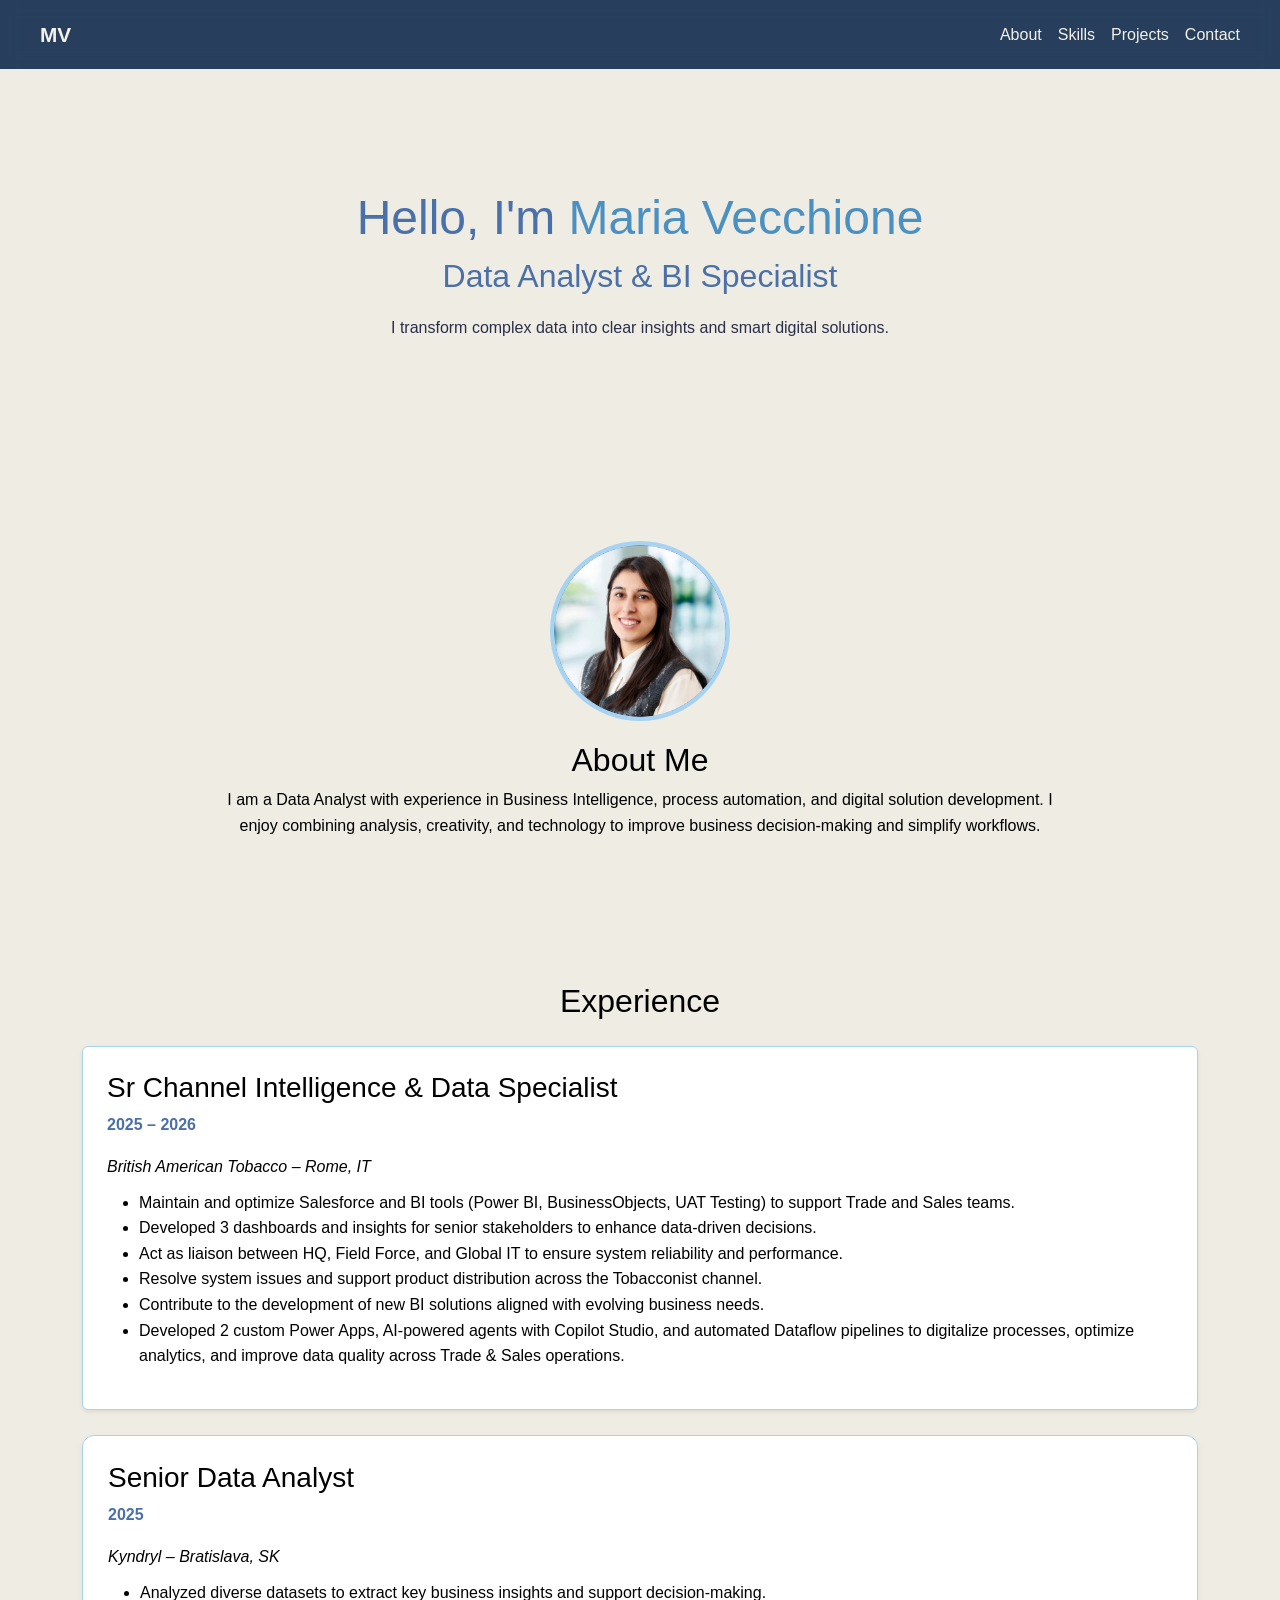
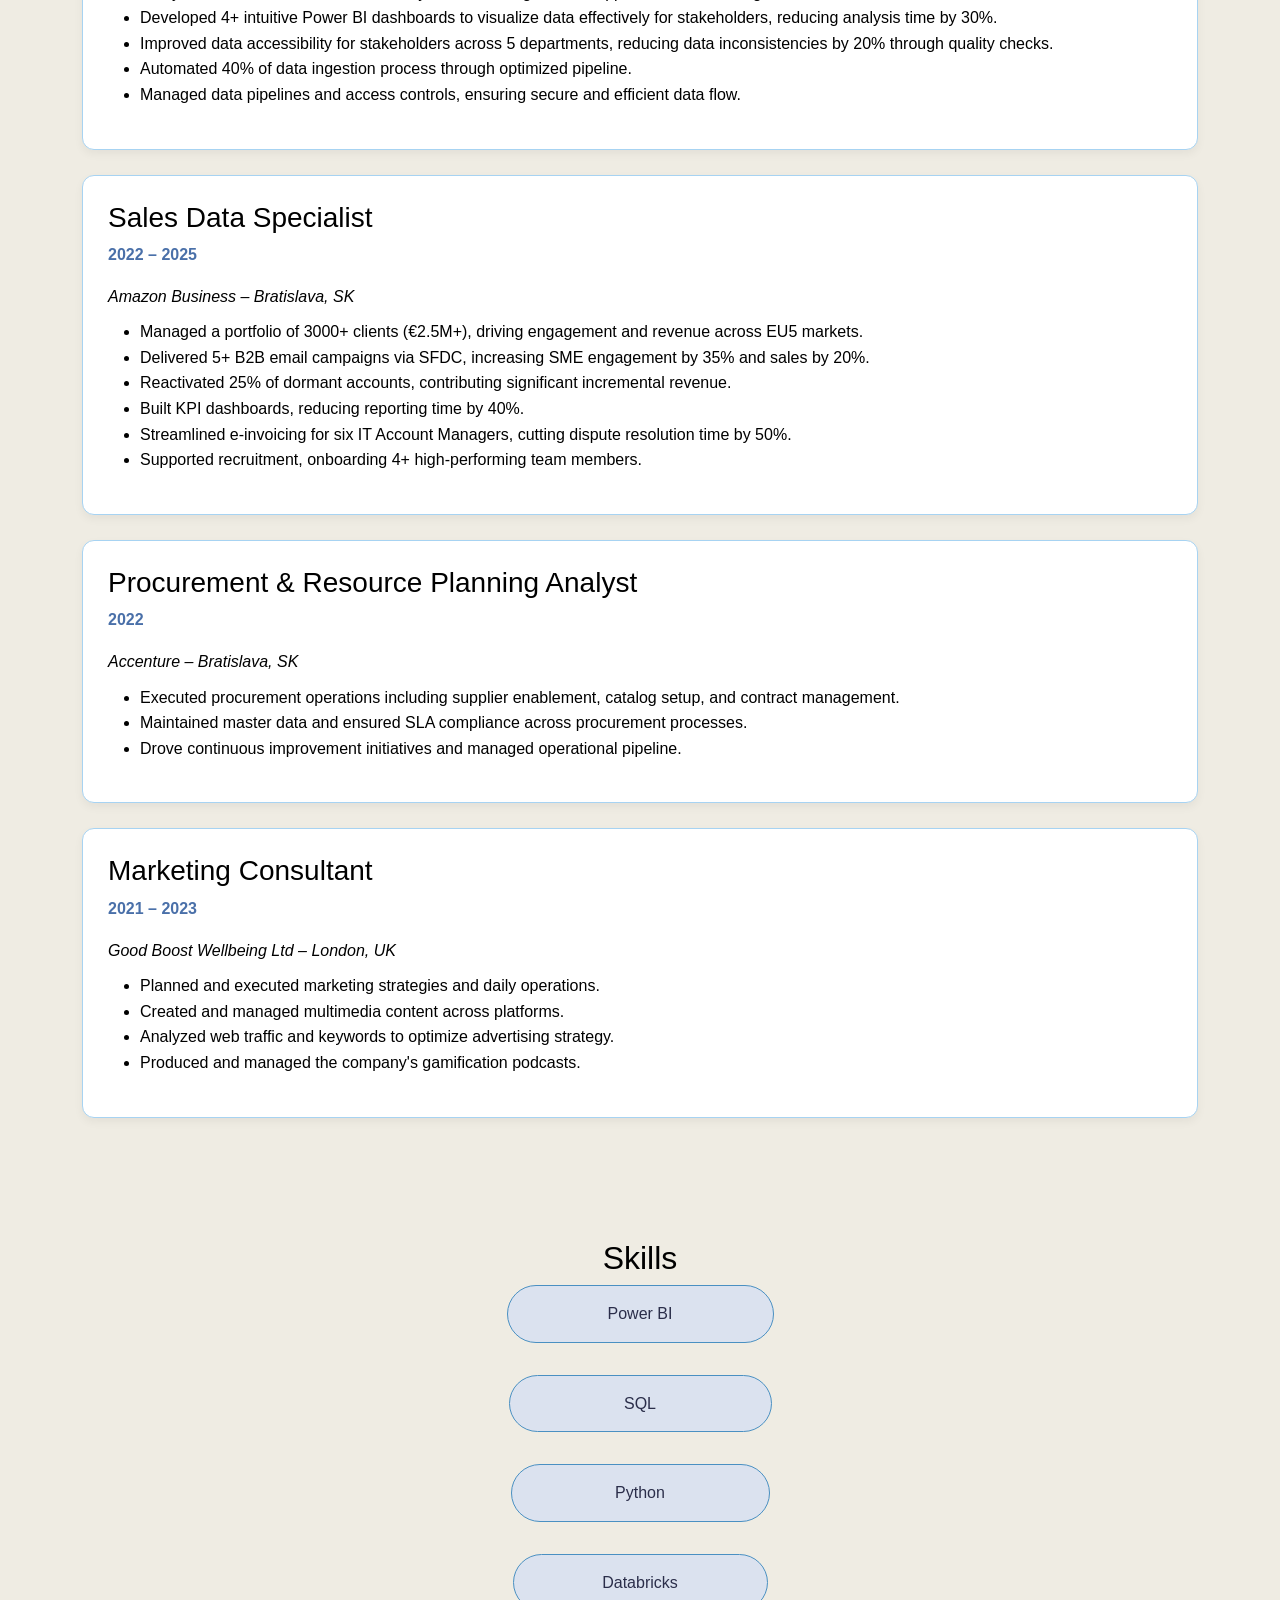
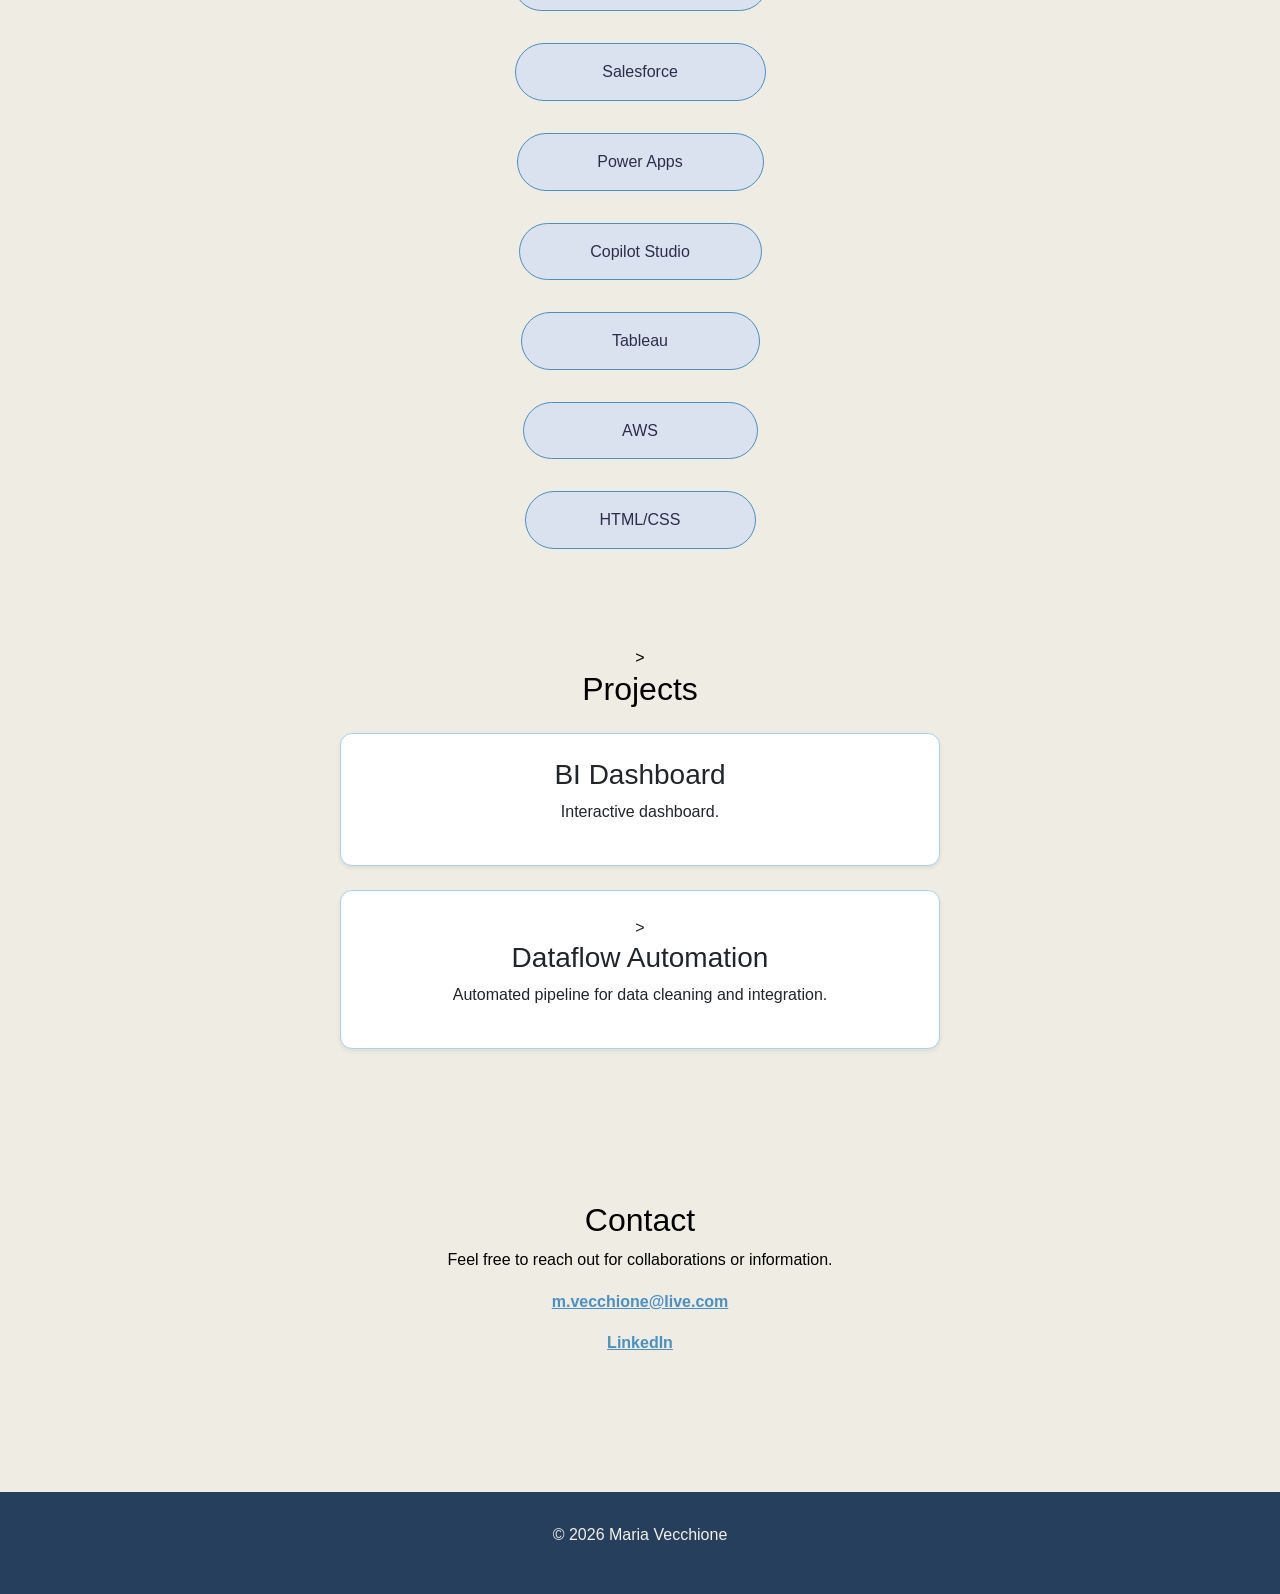
==== commit 081b0c82: "Update title and structure of index.html" ====
--- a/index.html
+++ b/index.html
@@ -3,16 +3,22 @@
 <head>
   <meta charset="UTF-8">
   <meta name="viewport" content="width=device-width, initial-scale=1.0">
-  <title>Maria Vecchione – Portfolio</title>
+  <title>Maria Vecchione – Website</title>
+
+  
+  <!-- BOOTSTRAP CSS -->
+  <link href="https://cdn.jsdelivr.net/npm/bootstrap@5.3.3/dist/css/bootstrap.min.css" rel="stylesheet">
+
+  <!-- CUSTOM CSS -->
   <link rel="stylesheet" href="style.css">
   <link href="https://fonts.googleapis.com/css2?family=Inter:wght@300;400;600&display=swap" rel="stylesheet">
 </head>
 <body>
 
   <!-- NAVBAR -->
-  <nav class="navbar">
-    <h3 class="logo">MV</h3>
-    <ul>
+  <nav class="navbar d-flex align-items-center justify-content-between">
+    <div class="logo">MV</div>
+    <ul class="d-flex flex-wrap gap-3 m-0 p-0">
       <li><a href="#about">About</a></li>
       <li><a href="#skills">Skills</a></li>
       <li><a href="#projects">Projects</a></li>
@@ -40,10 +46,11 @@
   </section>
 
   <!-- EXPERIENCE -->
-<section id="experience">
-  <h2>Experience</h2>
-
-  <div class="exp-item">
+  <section id="experience" class="container py-5">
+    <h2>Experience</h2>
+
+    <div class="exp-item shadow-sm p-4 mb-4 rounded">
+
     <h3>Sr Channel Intelligence & Data Specialist</h3>
     <p class="exp-date">2025 – 2026</p>
     <p class="exp-company">British American Tobacco – Rome, IT</p>
@@ -110,34 +117,74 @@
 </section>
 
 <!-- SKILLS -->
-<section id="skills">
-  <h2>Skills</h2>
-
-  <div class="skills-grid">
-    <div class="skill-box">Power BI</div>
-    <div class="skill-box">SQL</div>
-    <div class="skill-box">Python</div>
-    <div class="skill-box">Databricks</div>
-    <div class="skill-box">Salesforce</div>
-    <div class="skill-box">Power Apps</div>
-    <div class="skill-box">Copilot Studio</div>
-    <div class="skill-box">Tableau</div>
-    <div class="skill-box">AWS</div>
-  </div>
+<section id="skills" class="container py-5">
+    <h2>Skills</h2>
+
+    <div class="row g-3 justify-content-center">
+      <div class="col-6 col-md-4 col-lg-3">
+         <div class="skill-box">Power BI</div>
+      </div>
+
+        <div class="row g-3 justify-content-center">
+      <div class="col-6 col-md-4 col-lg-3">
+         <div class="skill-box">SQL</div>
+      </div>
+
+            <div class="row g-3 justify-content-center">
+      <div class="col-6 col-md-4 col-lg-3">
+         <div class="skill-box">Python</div>
+      </div>
+
+              <div class="row g-3 justify-content-center">
+      <div class="col-6 col-md-4 col-lg-3">
+         <div class="skill-box">Databricks</div>
+      </div>
+
+              <div class="row g-3 justify-content-center">
+      <div class="col-6 col-md-4 col-lg-3">
+         <div class="skill-box">Salesforce</div>
+      </div>  
+                
+              <div class="row g-3 justify-content-center">
+      <div class="col-6 col-md-4 col-lg-3">
+         <div class="skill-box">Power Apps</div>
+      </div>     
+                                 
+              <div class="row g-3 justify-content-center">
+      <div class="col-6 col-md-4 col-lg-3">
+         <div class="skill-box">Copilot Studio</div>
+      </div>    
+                                   
+              <div class="row g-3 justify-content-center">
+      <div class="col-6 col-md-4 col-lg-3">
+         <div class="skill-box">Tableau</div>
+      </div>  
+
+                                                   
+              <div class="row g-3 justify-content-center">
+      <div class="col-6 col-md-4 col-lg-3">
+         <div class="skill-box">AWS</div>
+      </div>  
+                                                   
+              <div class="row g-3 justify-content-center">
+      <div class="col-6 col-md-4 col-lg-3">
+         <div class="skill-box">HTML/CSS</div>
+      </div>  
+
 </section>
 
 
   <!-- PROJECTS -->
-  <section id="projects">
+  <section id="projects" class="container py-5">>
     <h2>Projects</h2>
 
-    <div class="project-card">
+    <div class="project-card card shadow-sm p-4 my-4">
       <h3>BI Dashboard</h3>
       <p>Interactive dashboard.</p>
       <a href="#" target="_blank"></a>
     </div>
 
-    <div class="project-card">
+    <div class="project-card card shadow-sm p-4 my-4">>
       <h3>Dataflow Automation</h3>
       <p>Automated pipeline for data cleaning and integration.</p>
       <a href="#" target="_blank"></a>
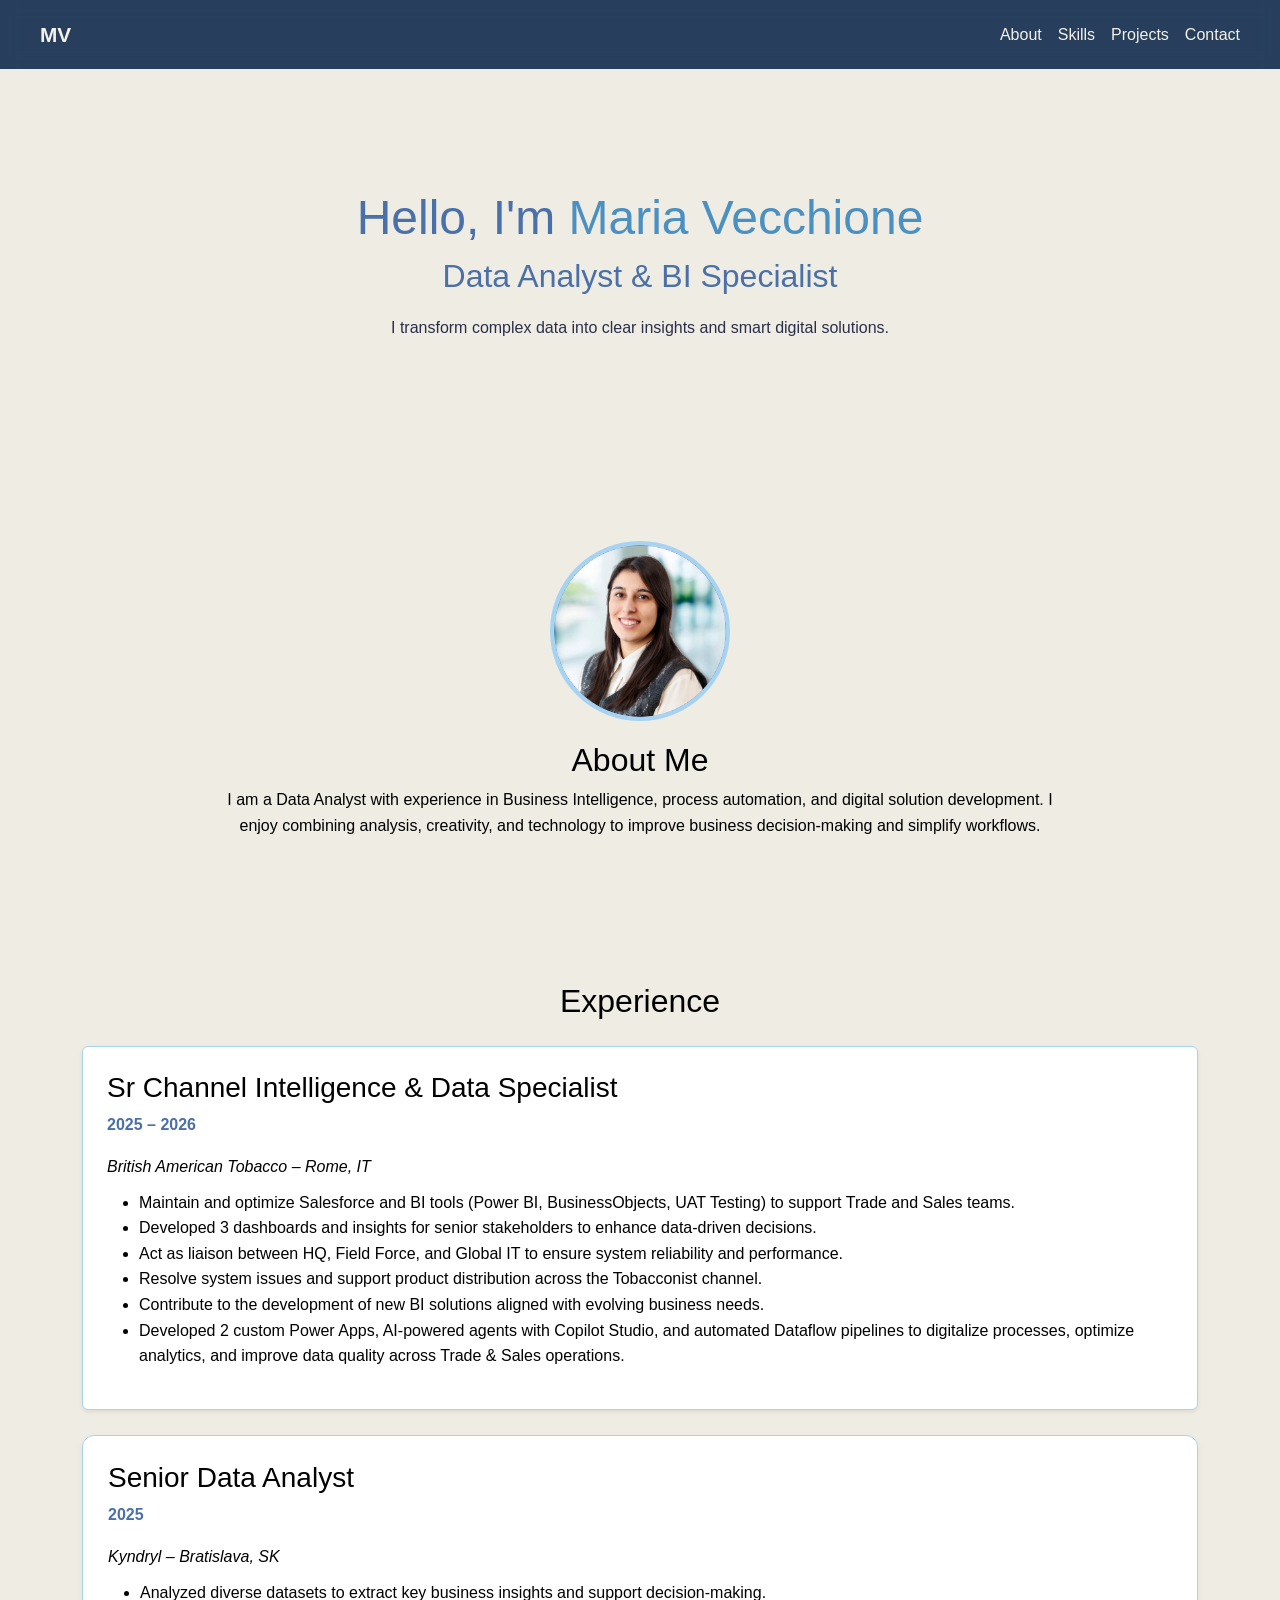
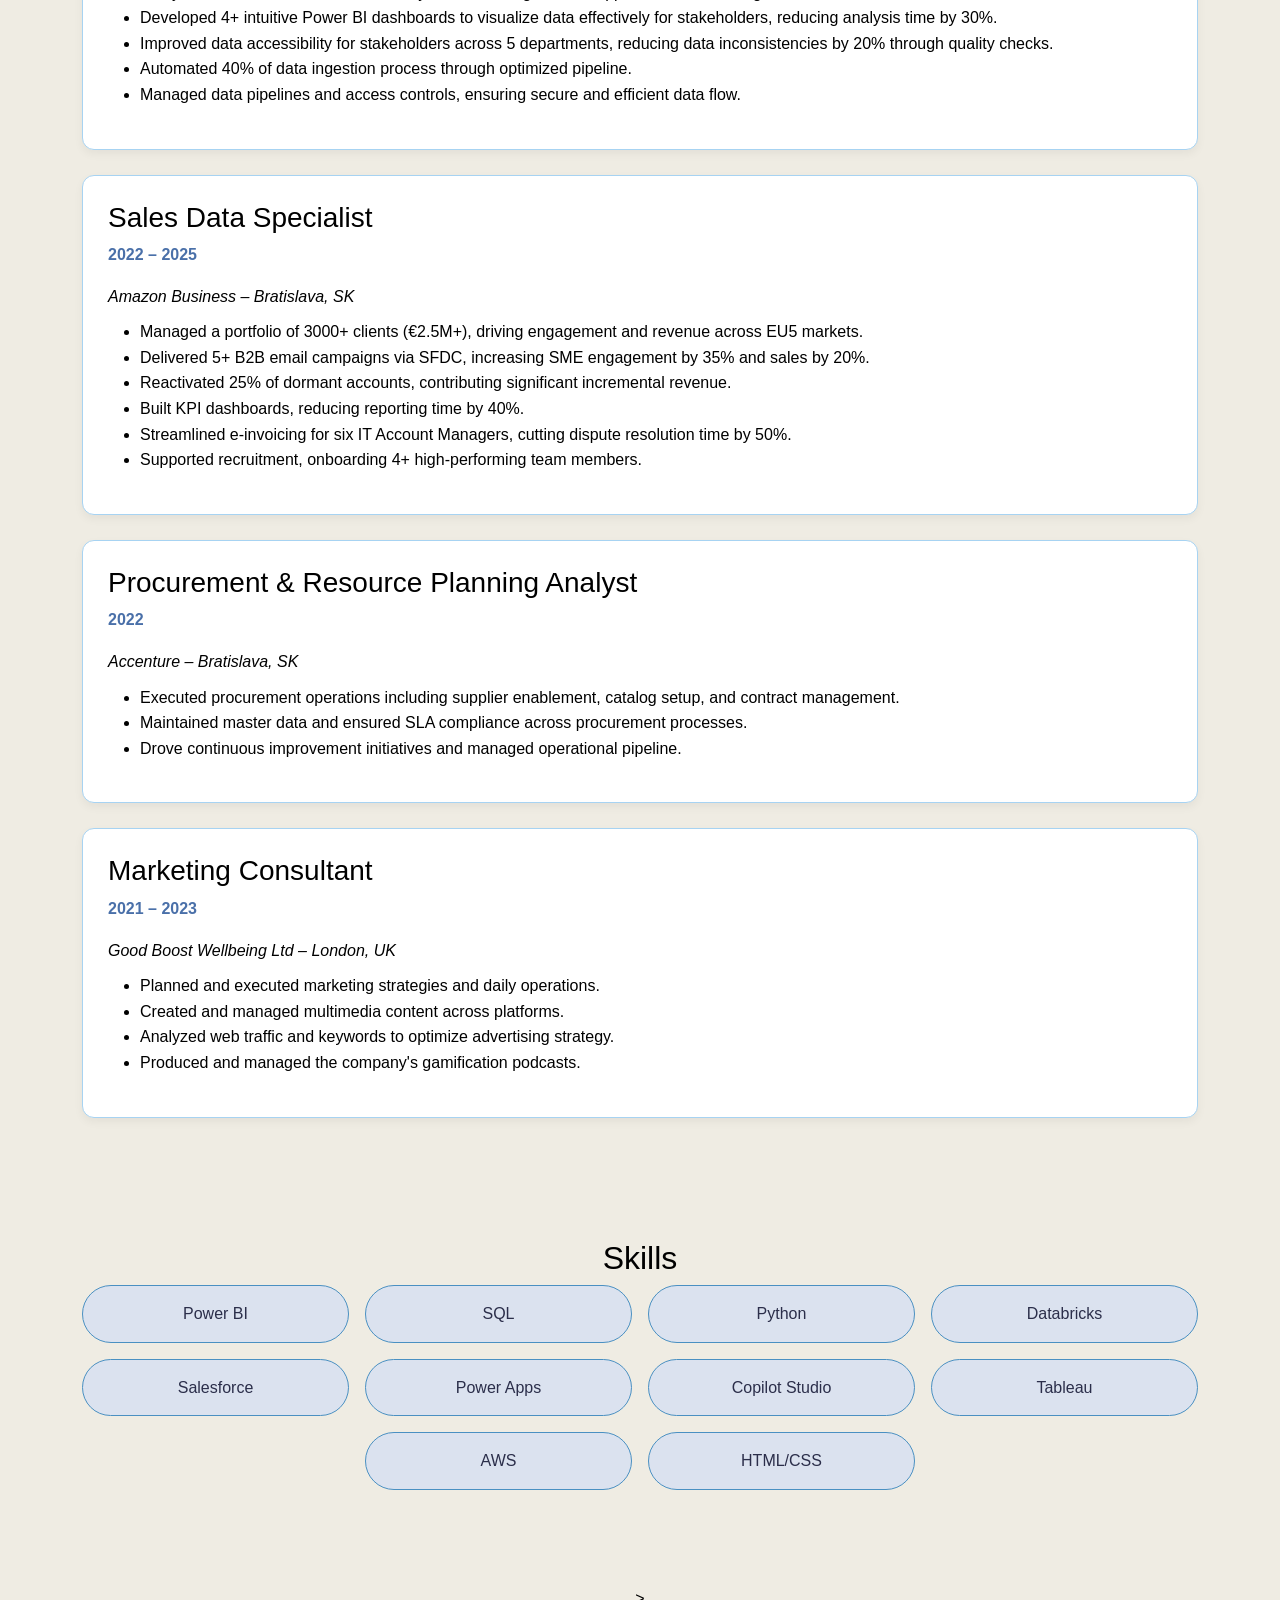
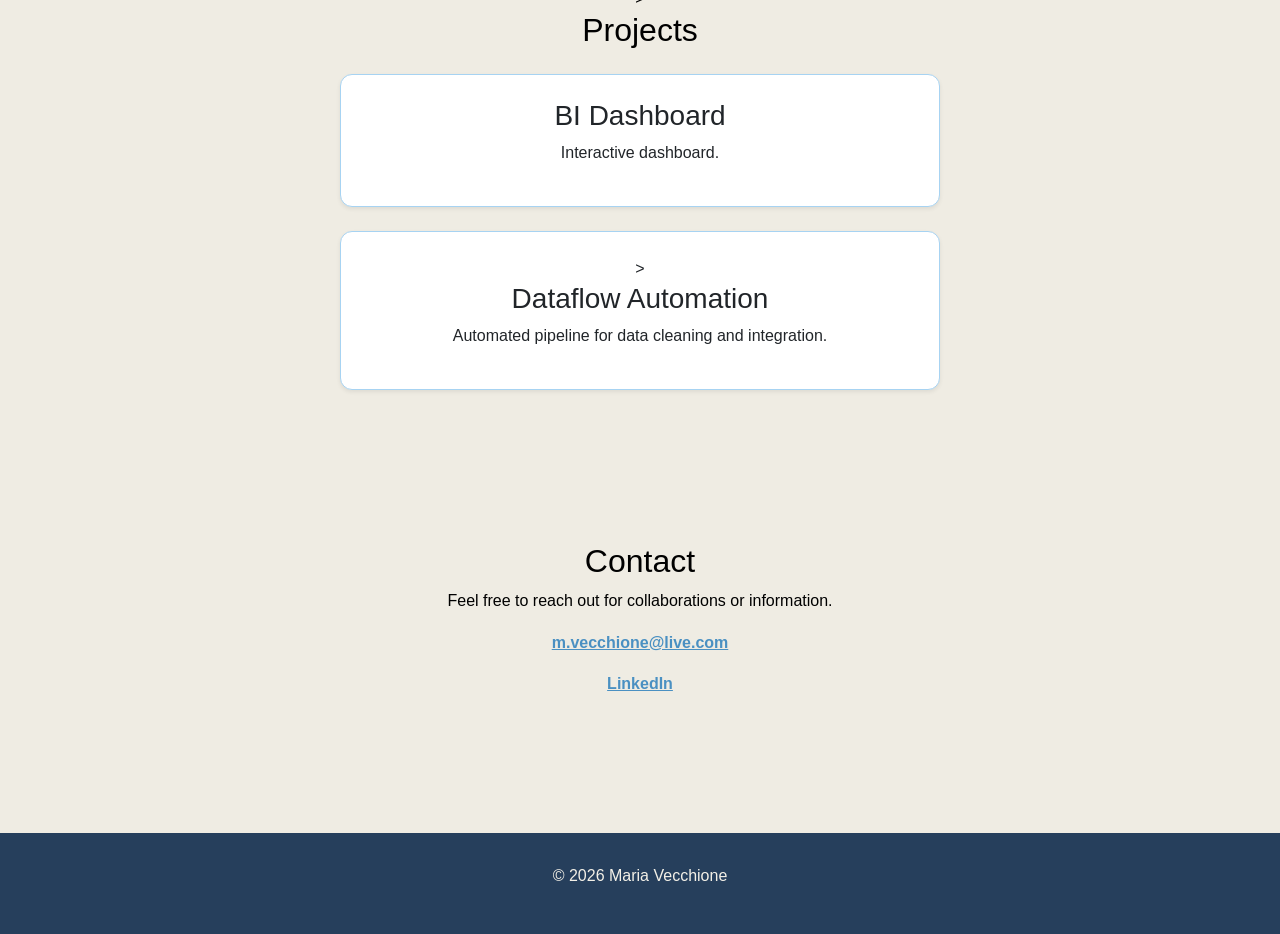
==== commit 82024fb7: "Update index.html" ====
--- a/index.html
+++ b/index.html
@@ -116,63 +116,54 @@
 
 </section>
 
-<!-- SKILLS -->
+<!-- SKILLS --><!-- SKILLS -->
 <section id="skills" class="container py-5">
-    <h2>Skills</h2>
-
-    <div class="row g-3 justify-content-center">
-      <div class="col-6 col-md-4 col-lg-3">
-         <div class="skill-box">Power BI</div>
-      </div>
-
-        <div class="row g-3 justify-content-center">
-      <div class="col-6 col-md-4 col-lg-3">
-         <div class="skill-box">SQL</div>
-      </div>
-
-            <div class="row g-3 justify-content-center">
-      <div class="col-6 col-md-4 col-lg-3">
-         <div class="skill-box">Python</div>
-      </div>
-
-              <div class="row g-3 justify-content-center">
-      <div class="col-6 col-md-4 col-lg-3">
-         <div class="skill-box">Databricks</div>
-      </div>
-
-              <div class="row g-3 justify-content-center">
-      <div class="col-6 col-md-4 col-lg-3">
-         <div class="skill-box">Salesforce</div>
-      </div>  
-                
-              <div class="row g-3 justify-content-center">
-      <div class="col-6 col-md-4 col-lg-3">
-         <div class="skill-box">Power Apps</div>
-      </div>     
-                                 
-              <div class="row g-3 justify-content-center">
-      <div class="col-6 col-md-4 col-lg-3">
-         <div class="skill-box">Copilot Studio</div>
-      </div>    
-                                   
-              <div class="row g-3 justify-content-center">
-      <div class="col-6 col-md-4 col-lg-3">
-         <div class="skill-box">Tableau</div>
-      </div>  
-
-                                                   
-              <div class="row g-3 justify-content-center">
-      <div class="col-6 col-md-4 col-lg-3">
-         <div class="skill-box">AWS</div>
-      </div>  
-                                                   
-              <div class="row g-3 justify-content-center">
-      <div class="col-6 col-md-4 col-lg-3">
-         <div class="skill-box">HTML/CSS</div>
-      </div>  
-
+  <h2>Skills</h2>
+
+  <div class="row g-3 justify-content-center">
+
+    <div class="col-6 col-md-4 col-lg-3">
+      <div class="skill-box">Power BI</div>
+    </div>
+
+    <div class="col-6 col-md-4 col-lg-3">
+      <div class="skill-box">SQL</div>
+    </div>
+
+    <div class="col-6 col-md-4 col-lg-3">
+      <div class="skill-box">Python</div>
+    </div>
+
+    <div class="col-6 col-md-4 col-lg-3">
+      <div class="skill-box">Databricks</div>
+    </div>
+
+    <div class="col-6 col-md-4 col-lg-3">
+      <div class="skill-box">Salesforce</div>
+    </div>
+
+    <div class="col-6 col-md-4 col-lg-3">
+      <div class="skill-box">Power Apps</div>
+    </div>
+
+    <div class="col-6 col-md-4 col-lg-3">
+      <div class="skill-box">Copilot Studio</div>
+    </div>
+
+    <div class="col-6 col-md-4 col-lg-3">
+      <div class="skill-box">Tableau</div>
+    </div>
+
+    <div class="col-6 col-md-4 col-lg-3">
+      <div class="skill-box">AWS</div>
+    </div>
+
+    <div class="col-6 col-md-4 col-lg-3">
+      <div class="skill-box">HTML/CSS</div>
+    </div>
+
+  </div>
 </section>
-
 
   <!-- PROJECTS -->
   <section id="projects" class="container py-5">>
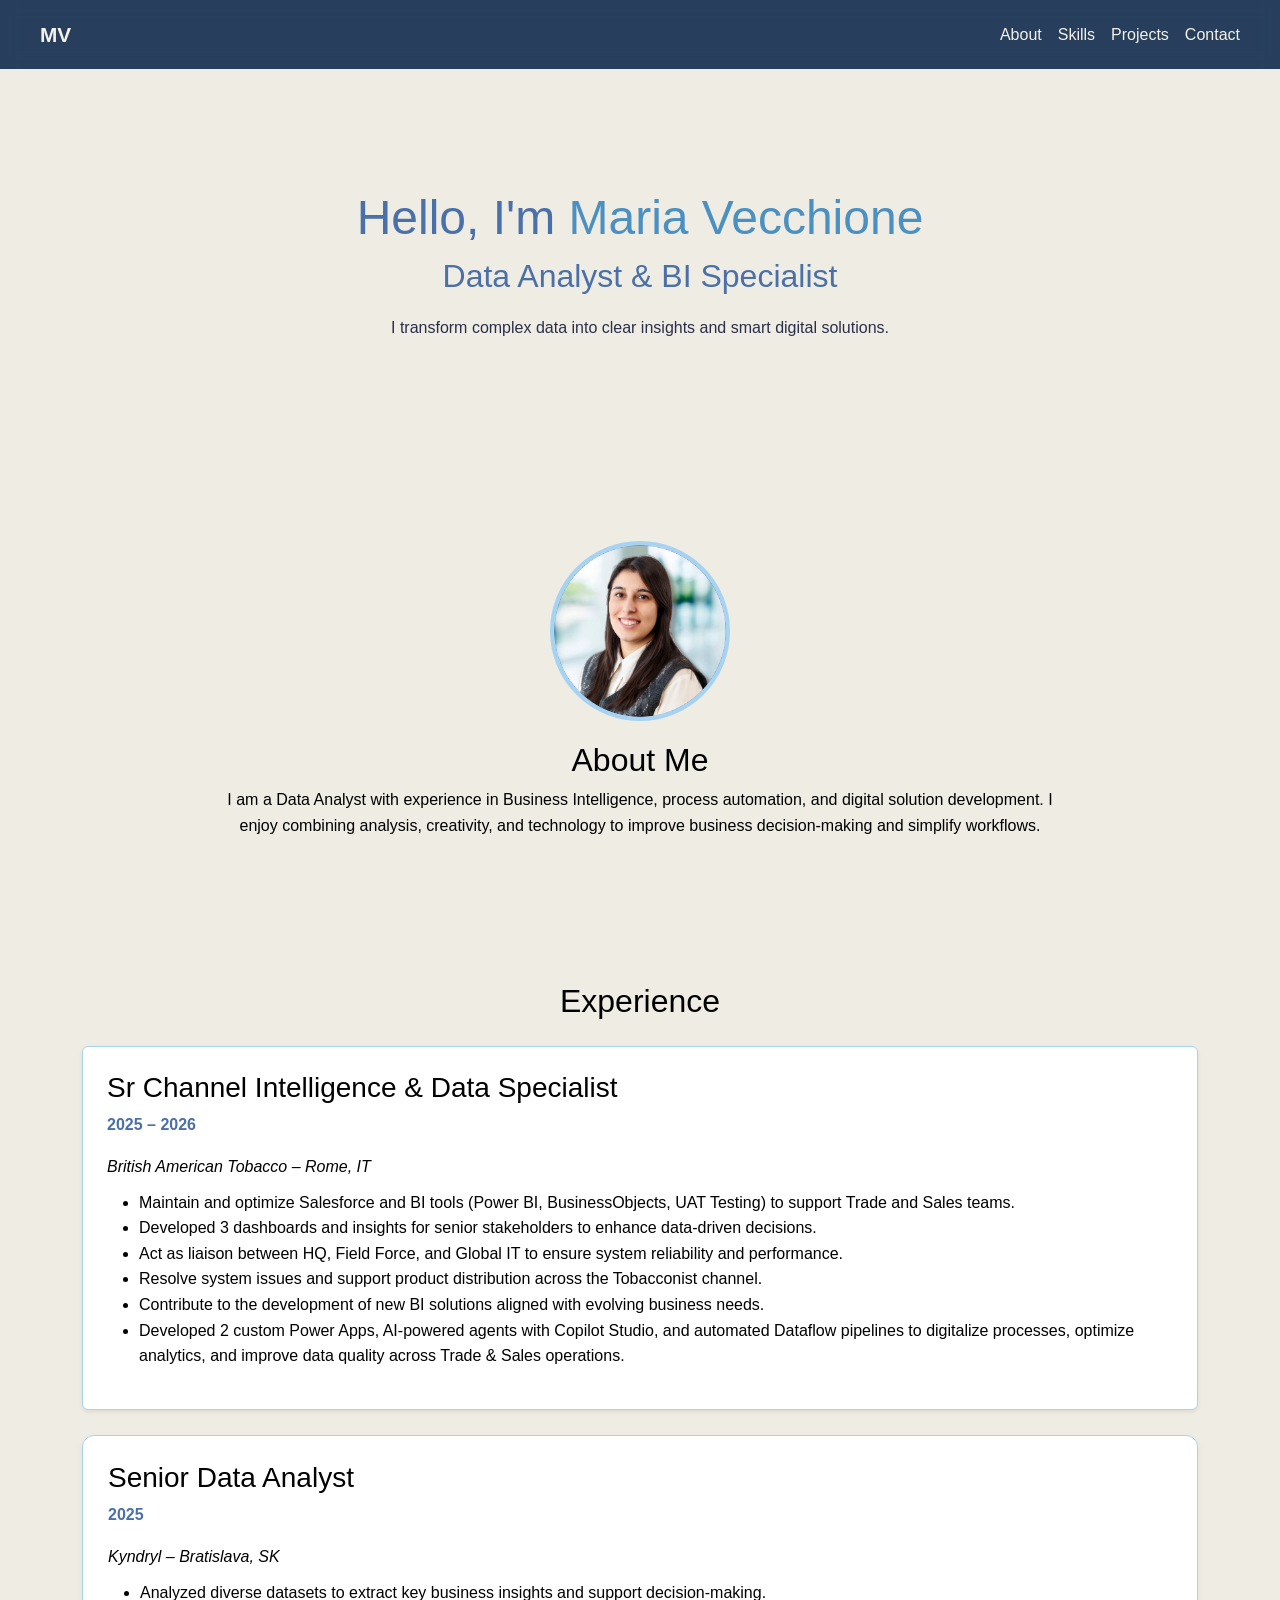
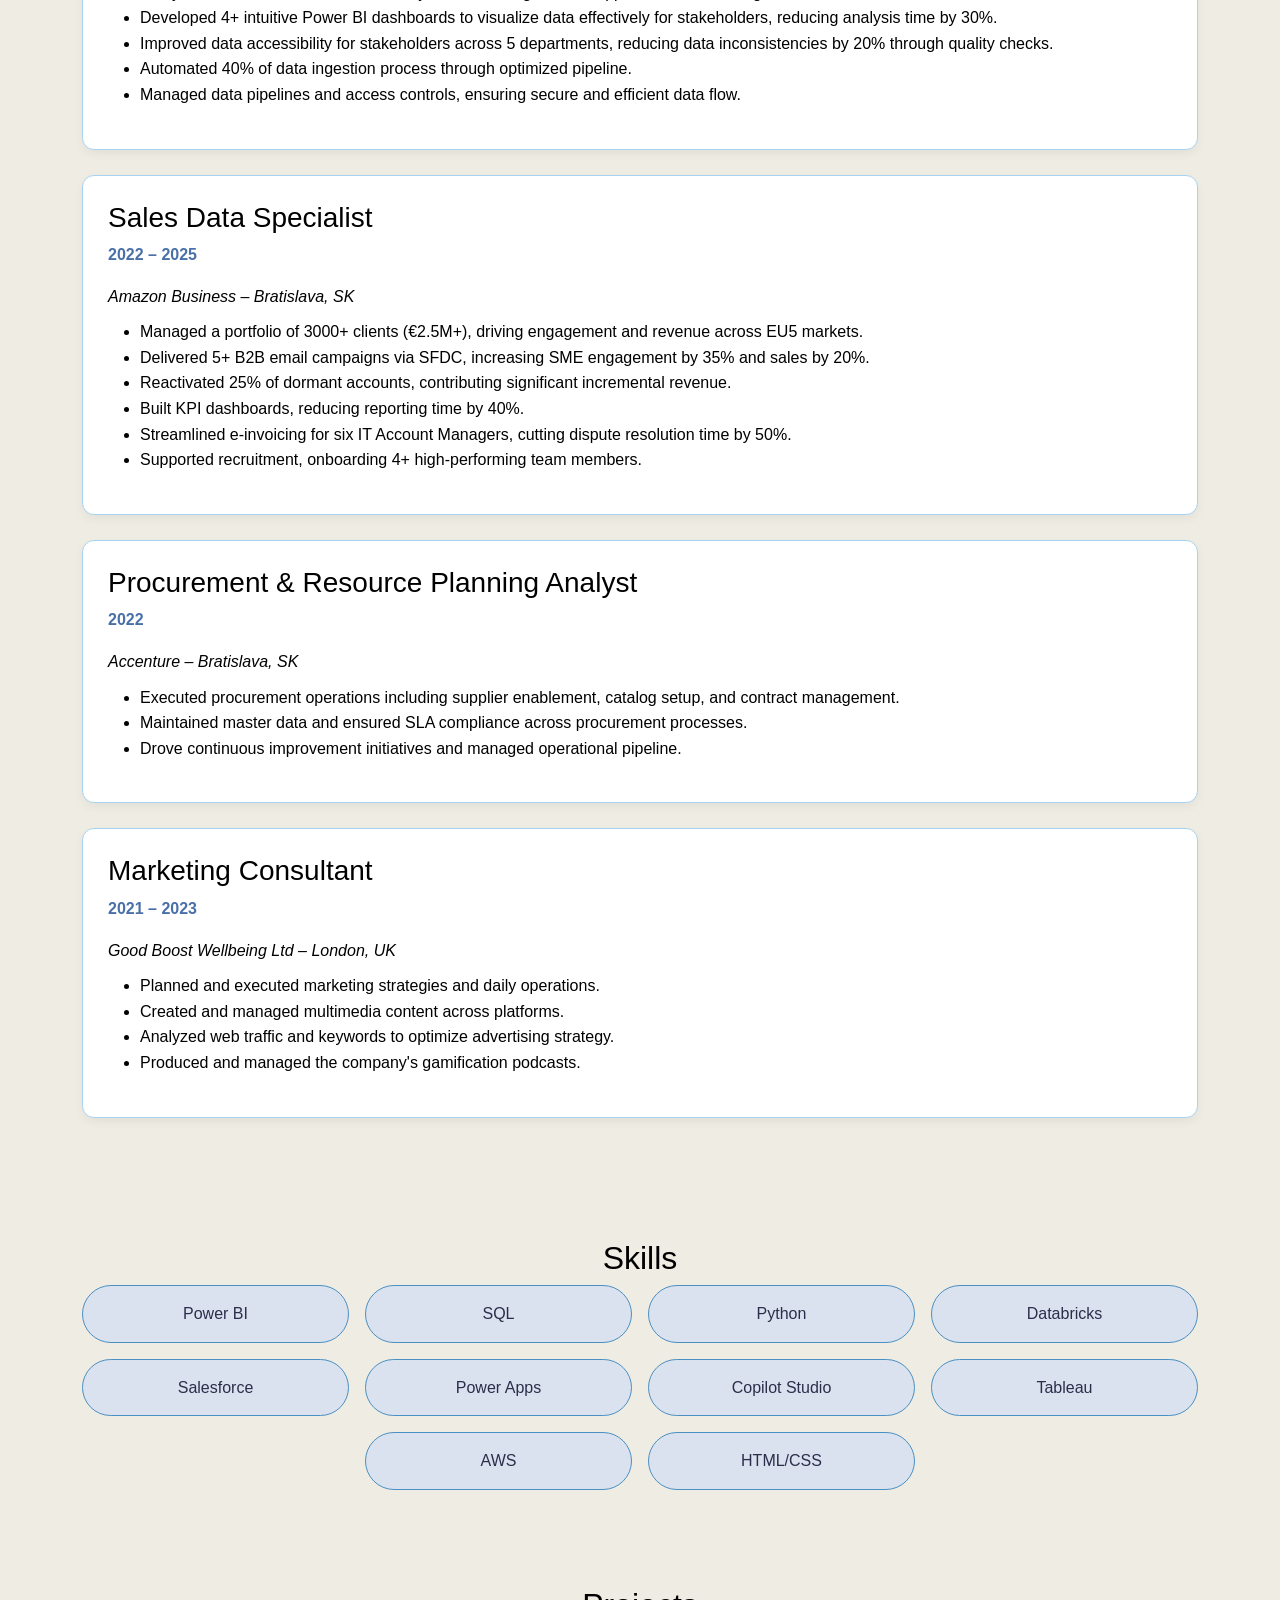
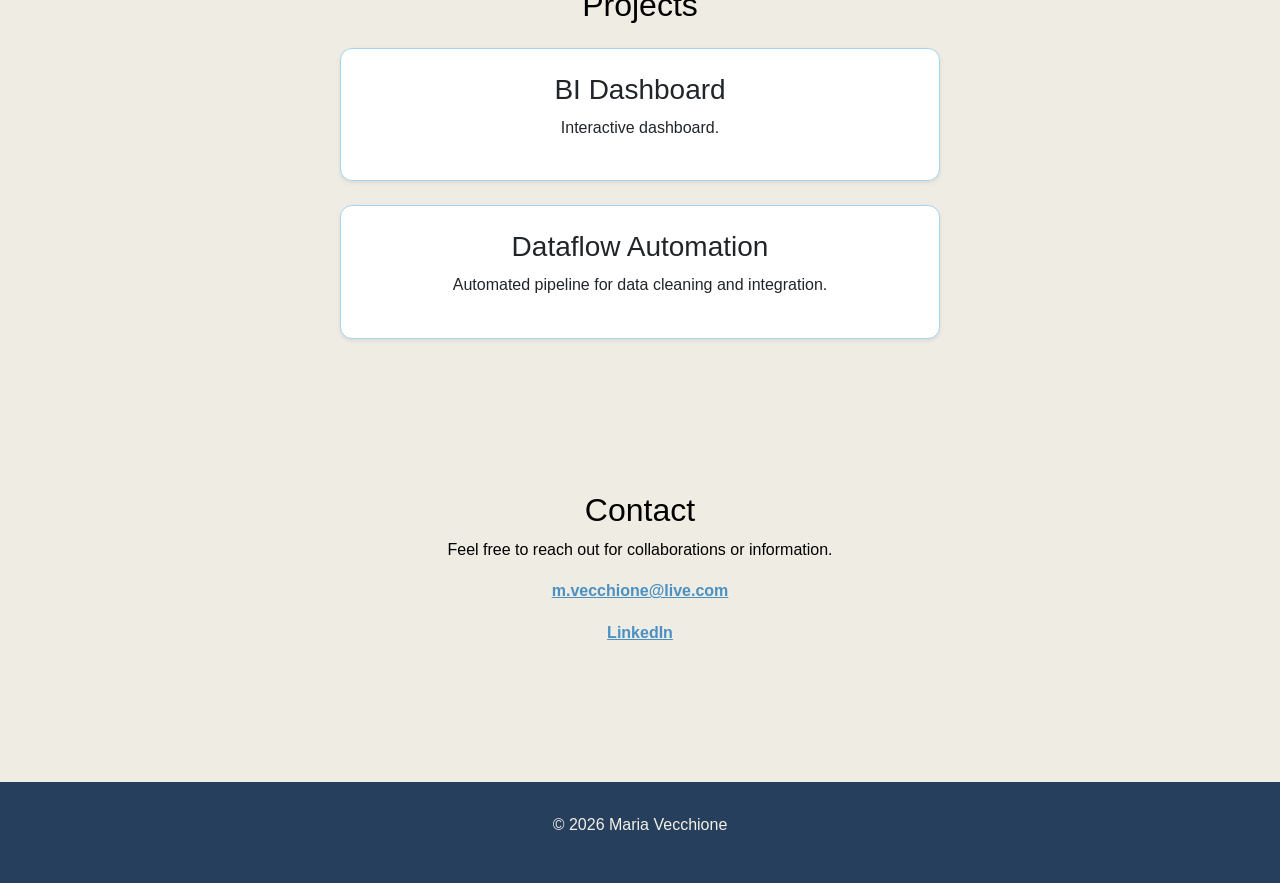
==== commit 0ae59939: "Update index.html" ====
--- a/index.html
+++ b/index.html
@@ -6,16 +6,16 @@
   <title>Maria Vecchione – Website</title>
 
   
-  <!-- BOOTSTRAP CSS -->
+  <!BOOTSTRAP CSS >
   <link href="https://cdn.jsdelivr.net/npm/bootstrap@5.3.3/dist/css/bootstrap.min.css" rel="stylesheet">
 
-  <!-- CUSTOM CSS -->
+  <! CUSTOM CSS >
   <link rel="stylesheet" href="style.css">
   <link href="https://fonts.googleapis.com/css2?family=Inter:wght@300;400;600&display=swap" rel="stylesheet">
 </head>
 <body>
 
-  <!-- NAVBAR -->
+  <! NAVBAR >
   <nav class="navbar d-flex align-items-center justify-content-between">
     <div class="logo">MV</div>
     <ul class="d-flex flex-wrap gap-3 m-0 p-0">
@@ -26,14 +26,14 @@
     </ul>
   </nav>
 
-  <!-- HERO -->
+  <! HERO >
   <section id="hero">
     <h1>Hello, I'm <span>Maria Vecchione</span></h1>
     <h2>Data Analyst & BI Specialist</h2>
     <p>I transform complex data into clear insights and smart digital solutions.</p>
   </section>
 
-  <!-- ABOUT -->
+  <! ABOUT >
   <section id="about">
     <img src="./asset/profile-pic.png" alt="Profile photo of Maria" class="profile-pic">
 
@@ -45,7 +45,7 @@
     </p>
   </section>
 
-  <!-- EXPERIENCE -->
+  <! EXPERIENCE >
   <section id="experience" class="container py-5">
     <h2>Experience</h2>
 
@@ -116,7 +116,7 @@
 
 </section>
 
-<!-- SKILLS --><!-- SKILLS -->
+<! SKILLS >
 <section id="skills" class="container py-5">
   <h2>Skills</h2>
 
@@ -165,8 +165,8 @@
   </div>
 </section>
 
-  <!-- PROJECTS -->
-  <section id="projects" class="container py-5">>
+  <! PROJECTS >
+  <section id="projects" class="container py-5">
     <h2>Projects</h2>
 
     <div class="project-card card shadow-sm p-4 my-4">
@@ -175,14 +175,14 @@
       <a href="#" target="_blank"></a>
     </div>
 
-    <div class="project-card card shadow-sm p-4 my-4">>
+    <div class="project-card card shadow-sm p-4 my-4">
       <h3>Dataflow Automation</h3>
       <p>Automated pipeline for data cleaning and integration.</p>
       <a href="#" target="_blank"></a>
     </div>
   </section>
 
-  <!-- CONTACT -->
+  <! CONTACT >
   <section id="contact">
     <h2>Contact</h2>
     <p>Feel free to reach out for collaborations or information.</p>
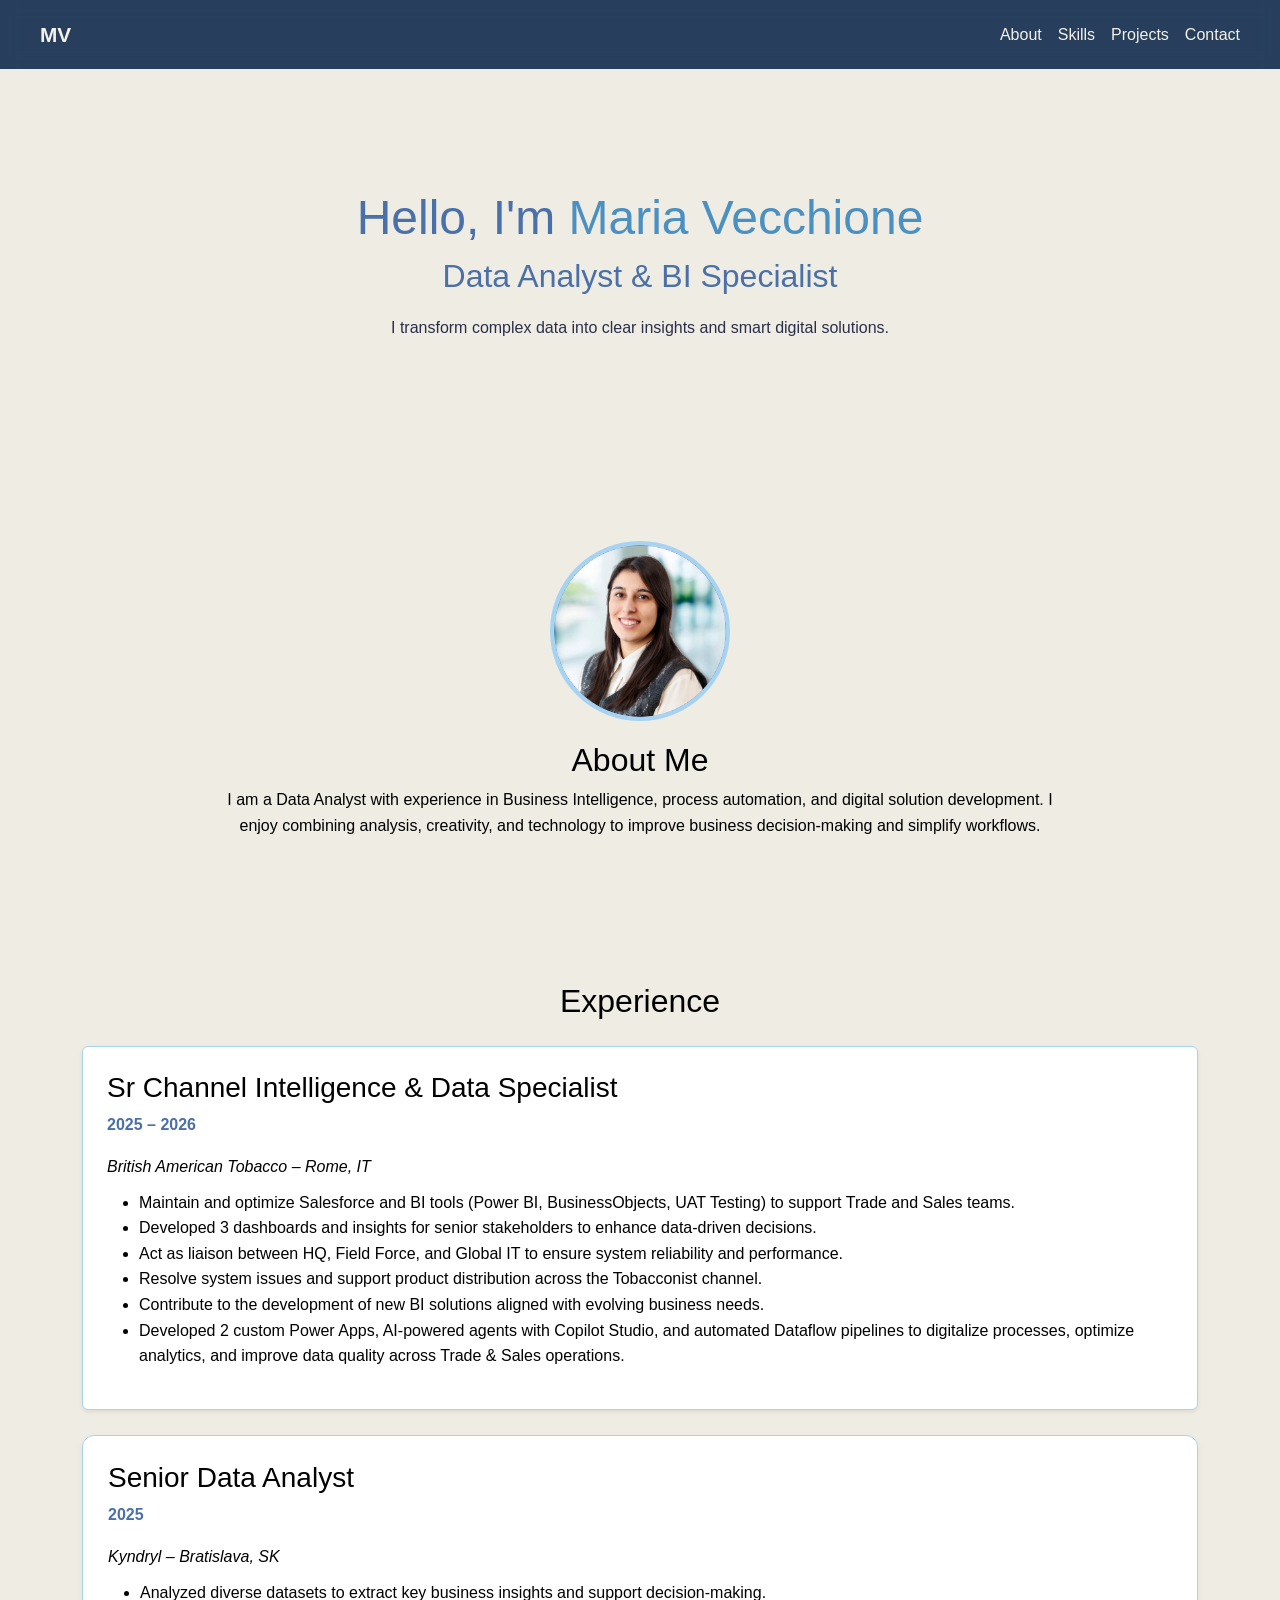
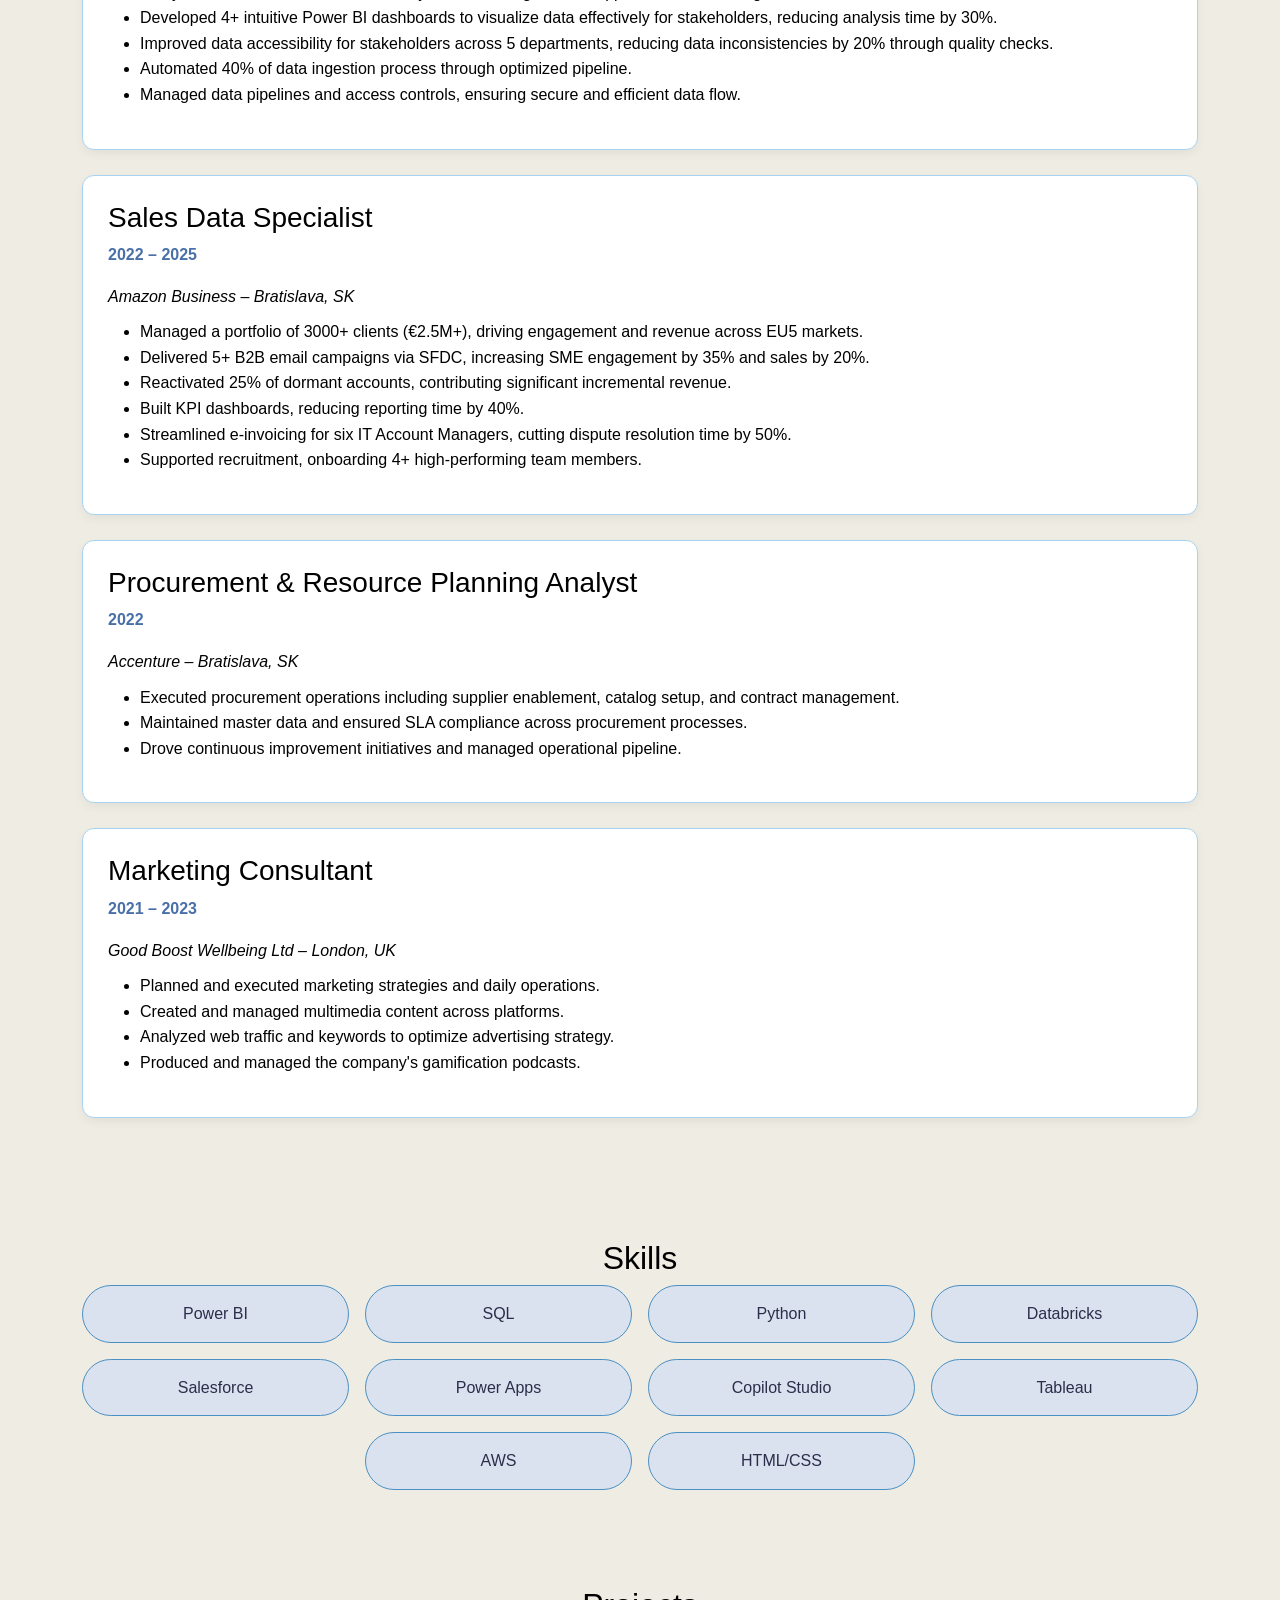
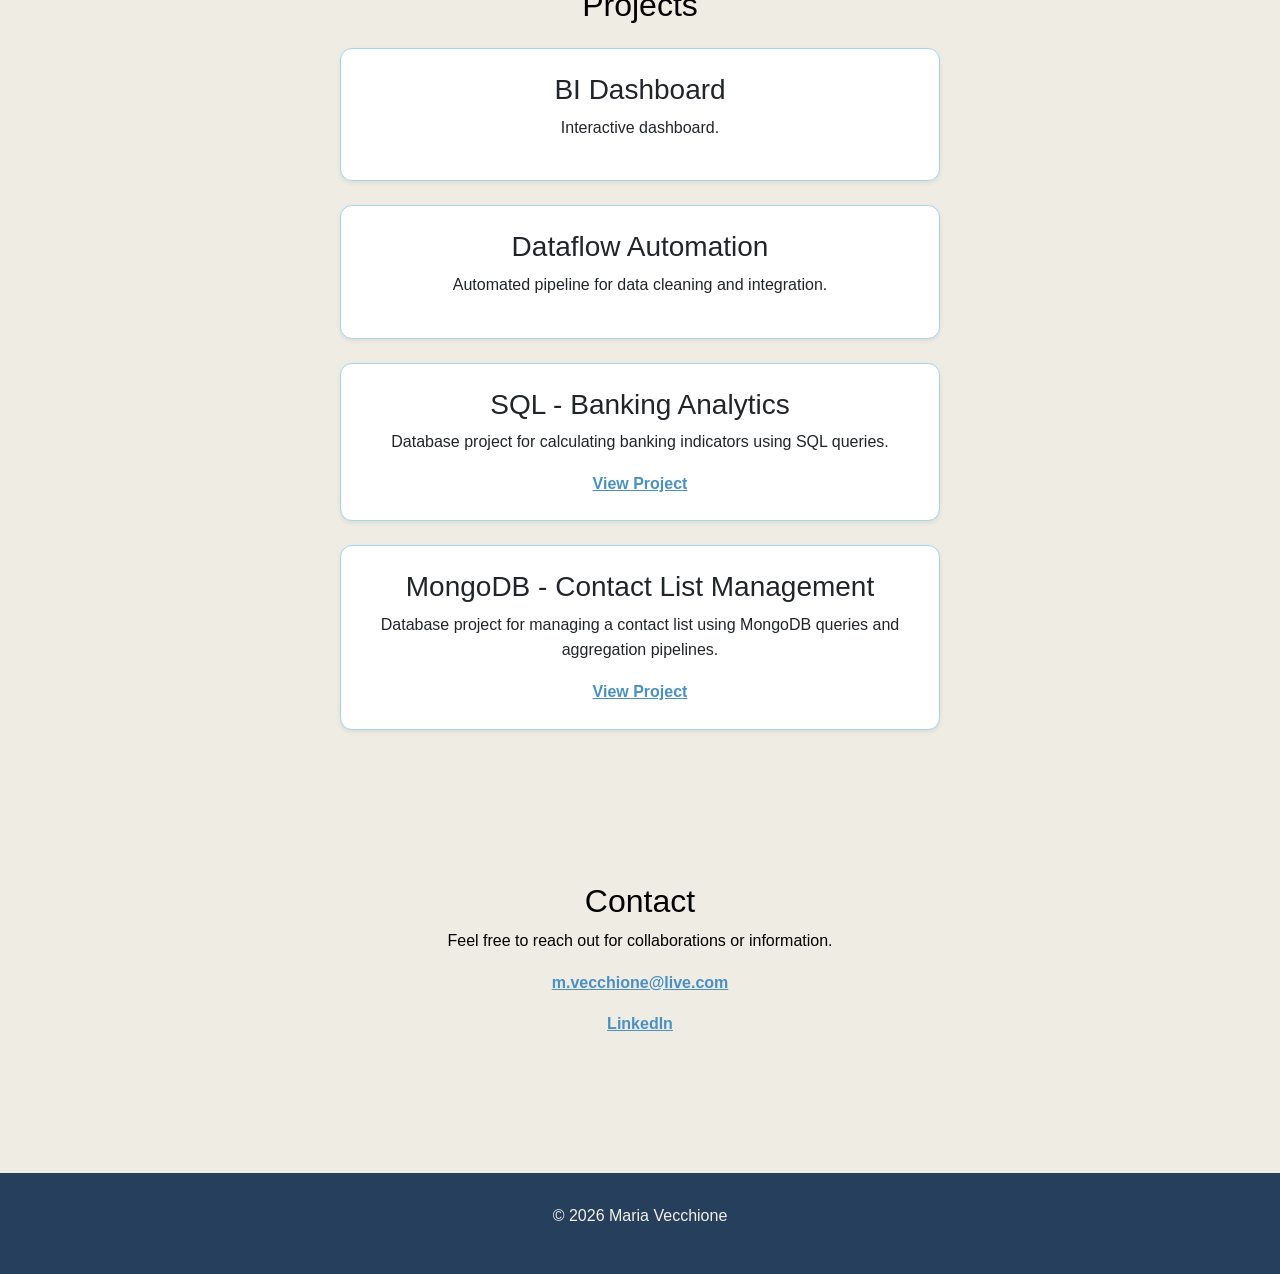
==== commit 803cc9c5: "Update index.html" ====
--- a/index.html
+++ b/index.html
@@ -180,6 +180,20 @@
       <p>Automated pipeline for data cleaning and integration.</p>
       <a href="#" target="_blank"></a>
     </div>
+    
+  <div class="project-card card shadow-sm p-4 my-4">
+    <h3>SQL - Banking Analytics </h3>
+    <p>Database project for calculating banking indicators using SQL queries.</p>
+    <a href="./public/sql.html" target="_blank">View Project</a>
+  </div>
+  
+  <div class="project-card card shadow-sm p-4 my-4">
+    <h3>MongoDB - Contact List Management </h3>
+    <p>Database project for managing a contact list using MongoDB queries and aggregation pipelines.</p>
+    <a href="./public/mongodb.html" target="_blank">View Project</a>
+  </div>
+
+
   </section>
 
   <! CONTACT >
